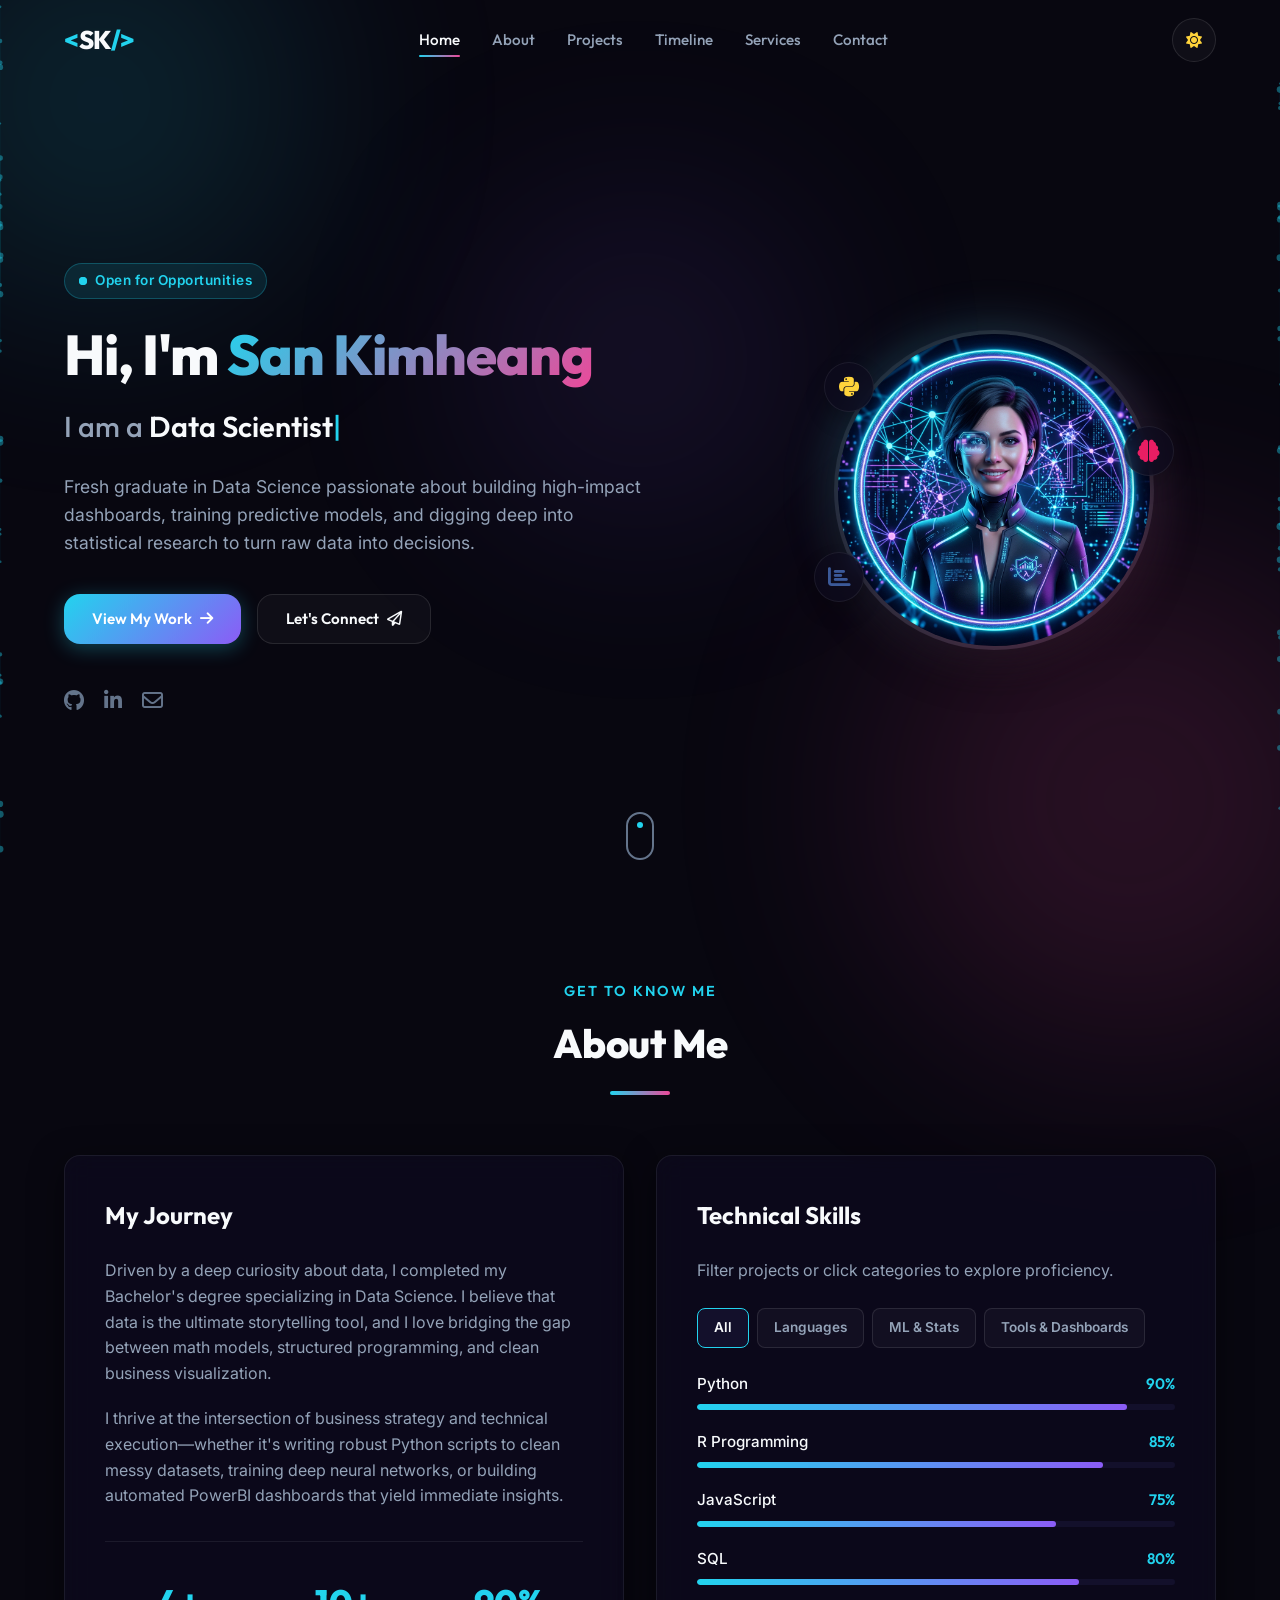
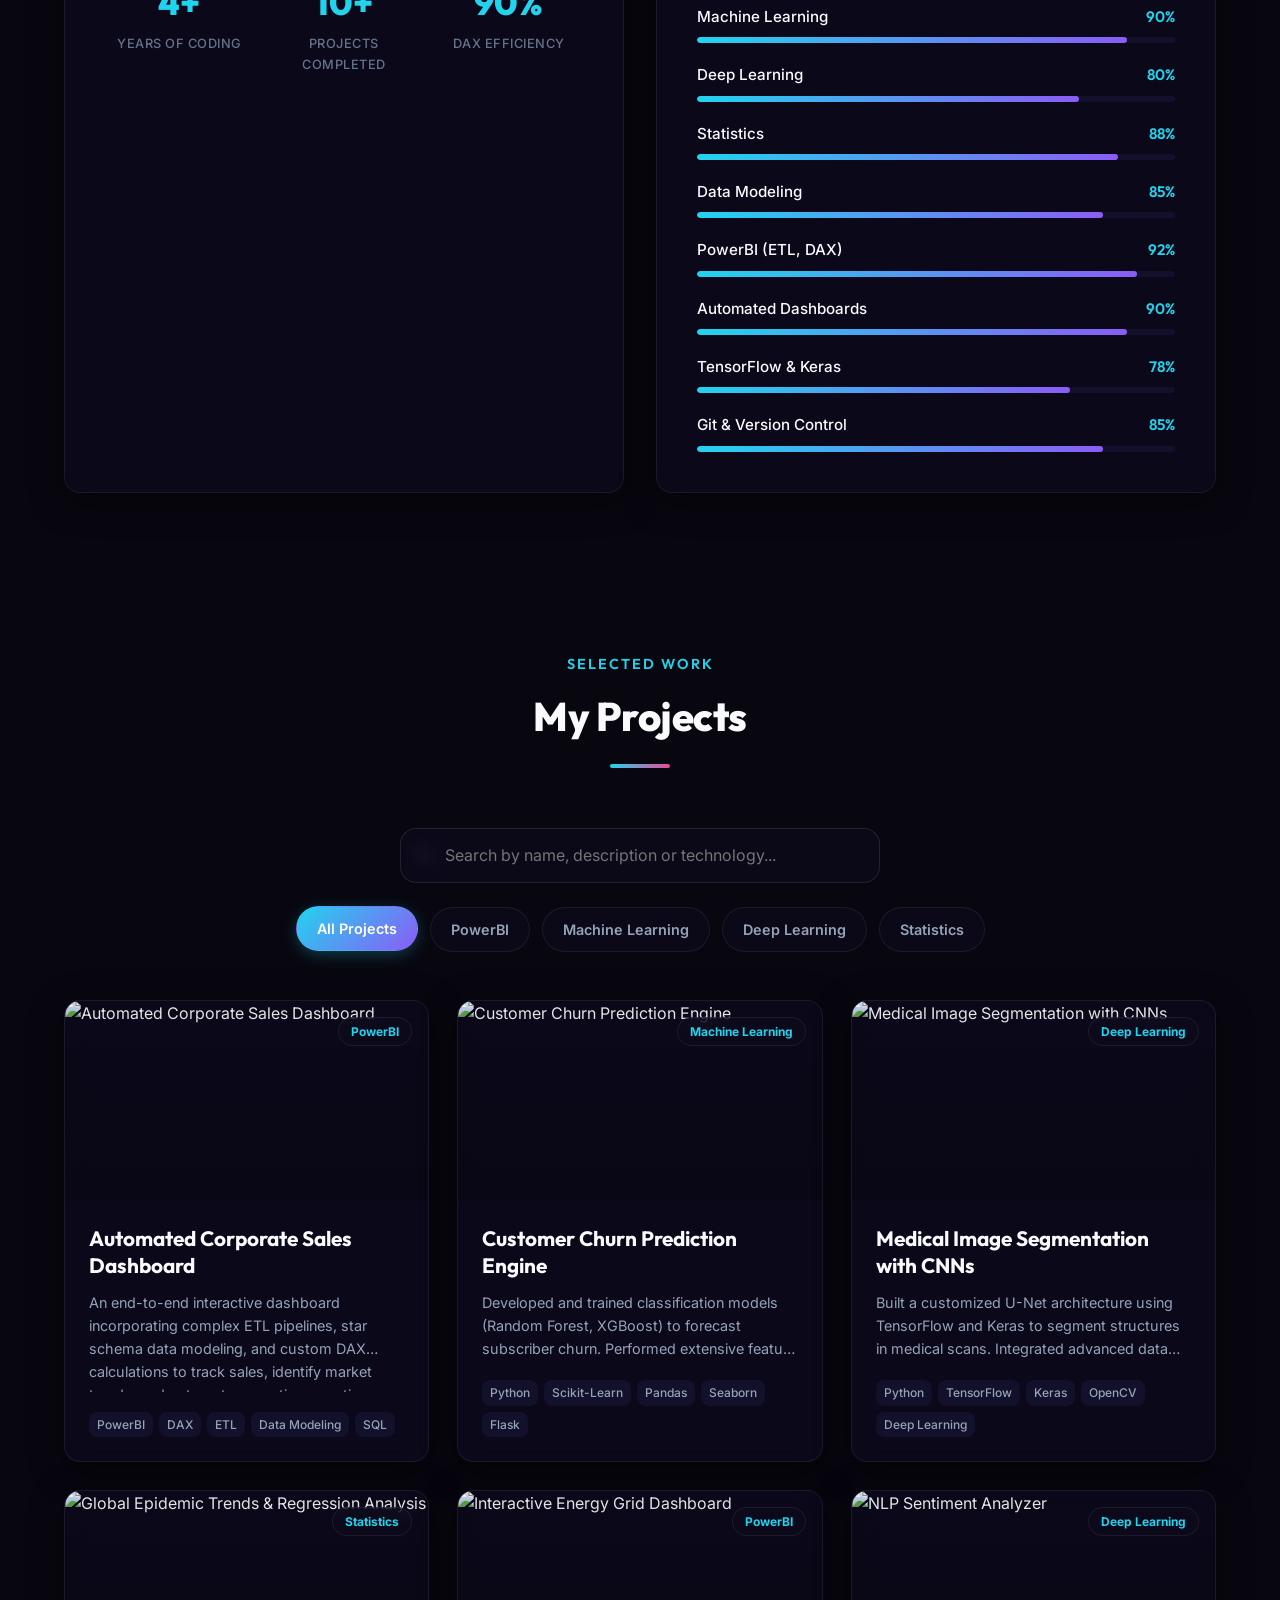
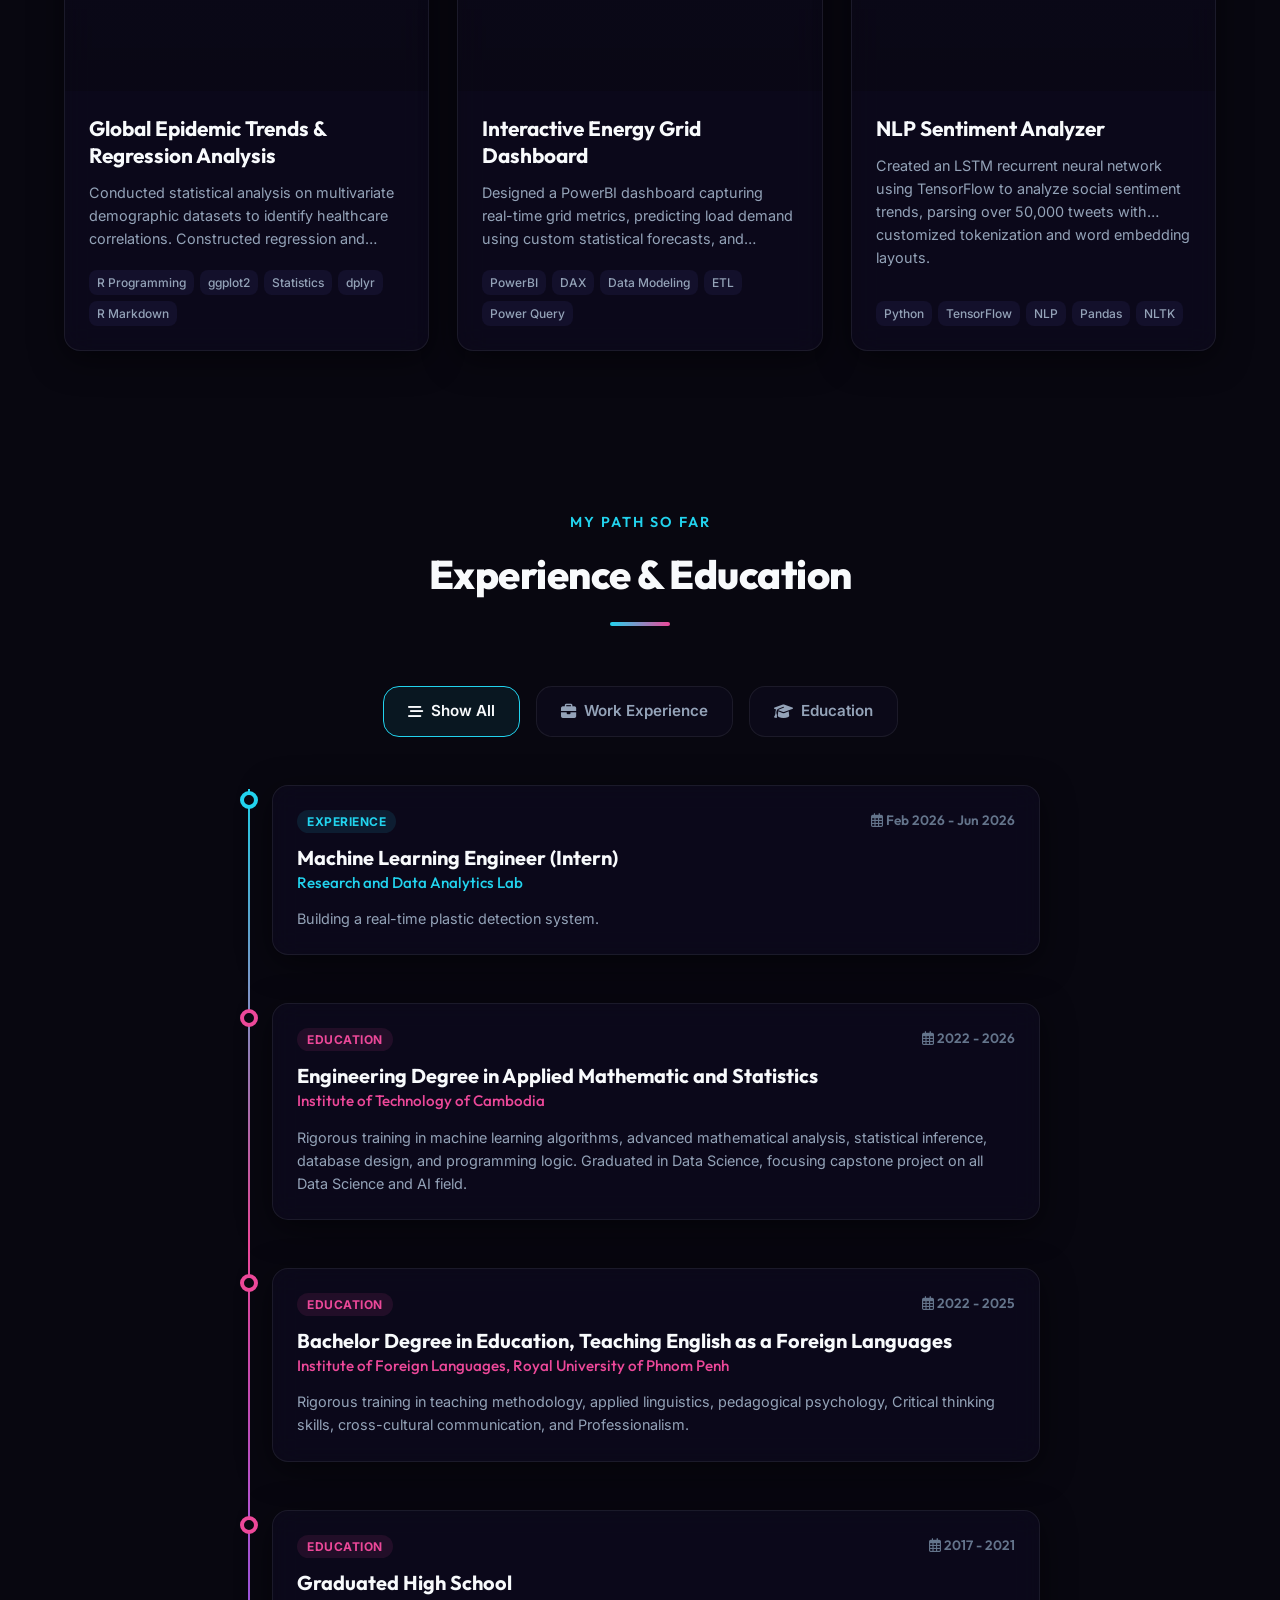
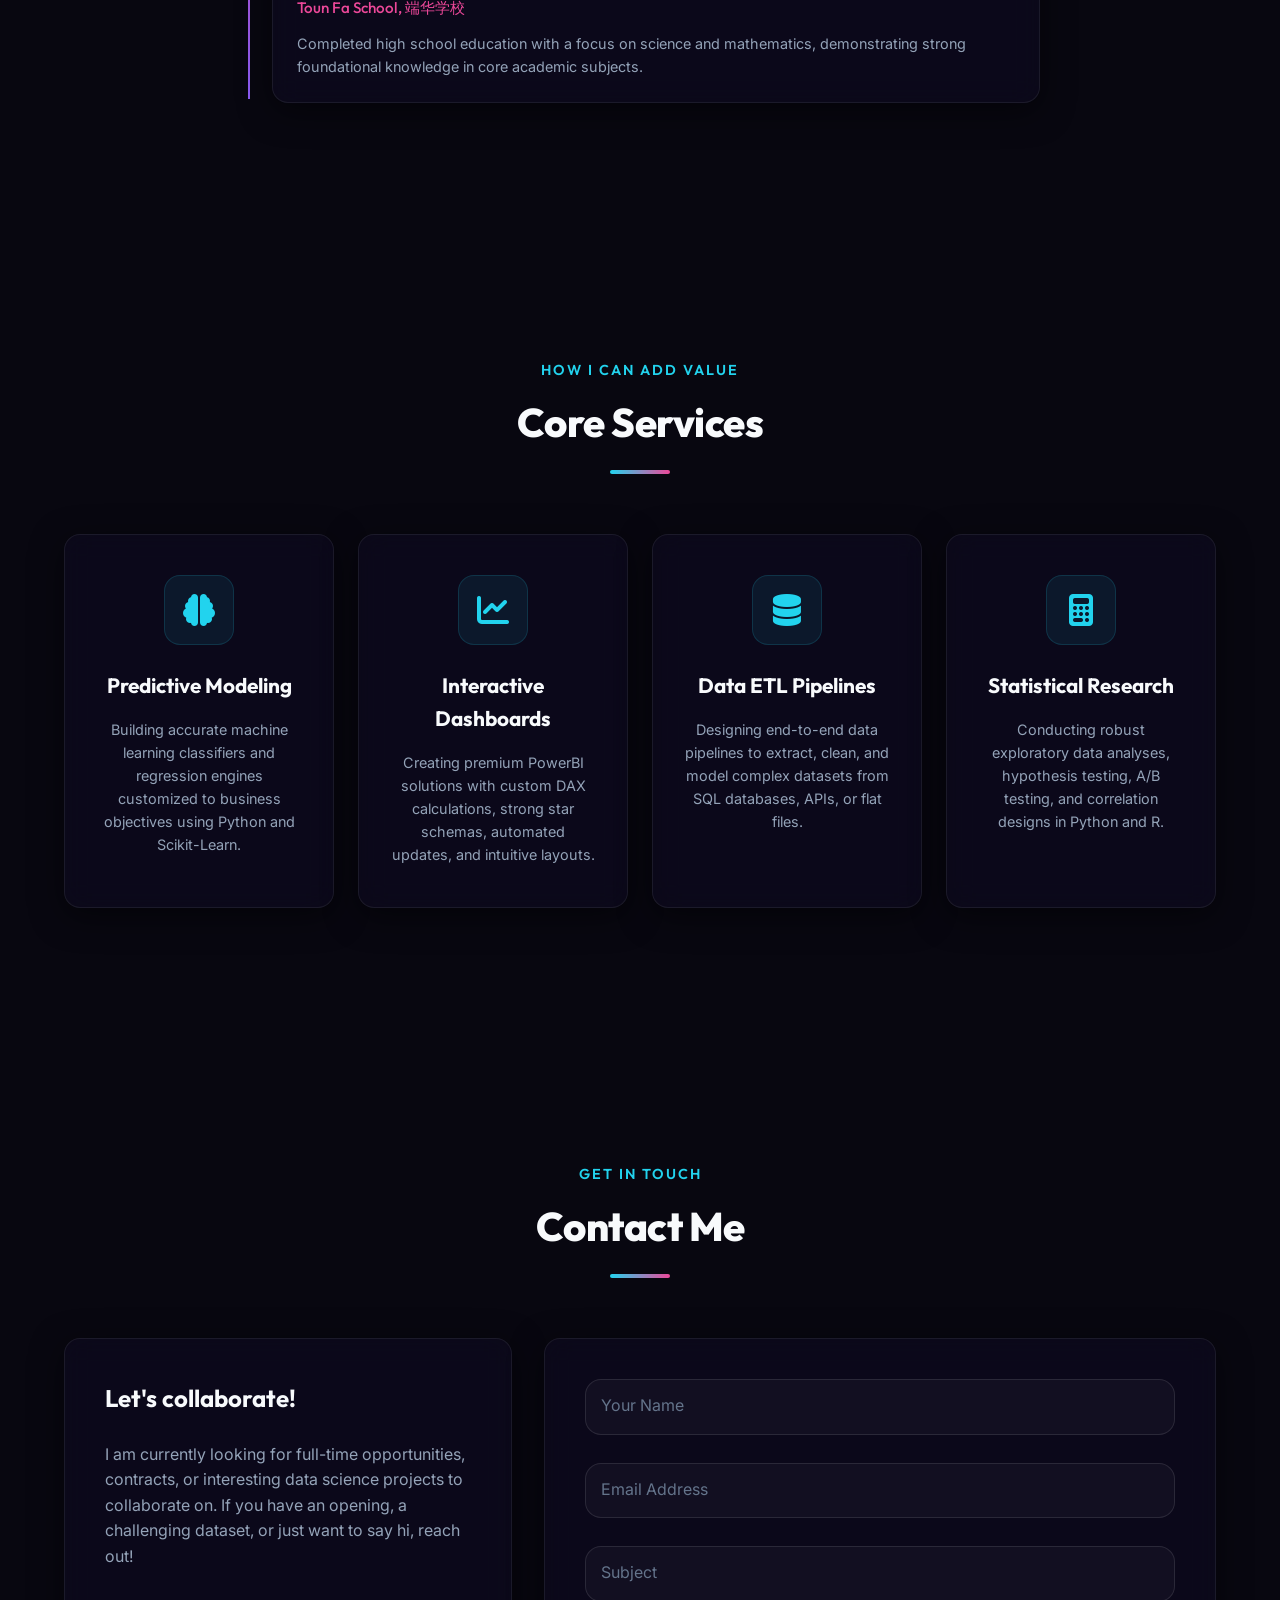
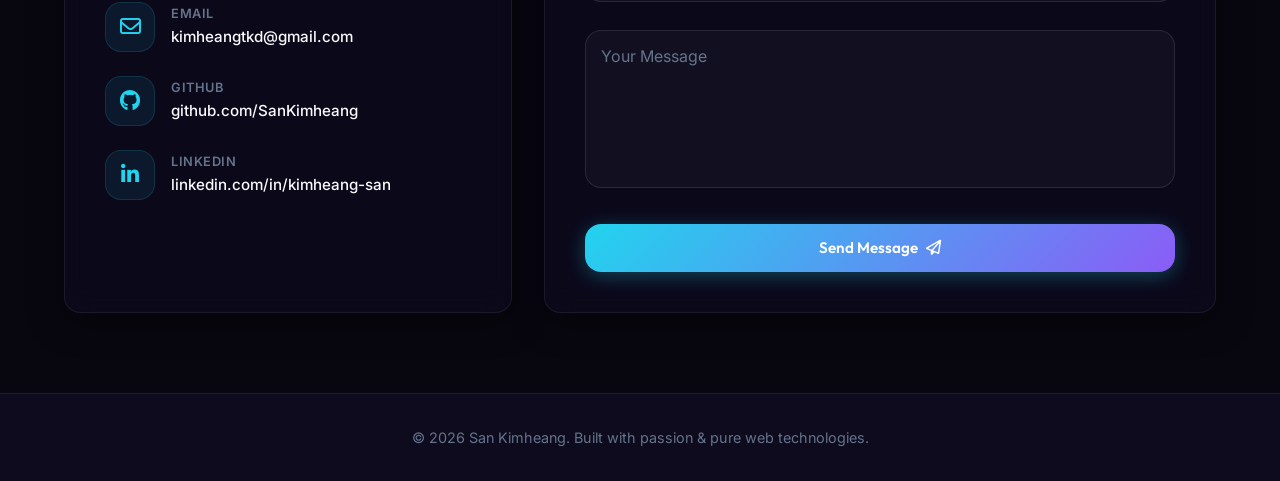
==== index.html @ 2cad634c "Initial Commit" ====
<!DOCTYPE html>
<html lang="en" data-theme="dark">
<head>
  <meta charset="UTF-8">
  <meta name="viewport" content="width=device-width, initial-scale=1.0">
  <title>San Kimheang | Data Science Portfolio</title>
  <!-- SEO Meta Tags -->
  <meta name="description" content="Personal portfolio of San Kimheang, a Fresh Graduate in Data Science. Specializing in Python, Machine Learning, PowerBI dashboards, and R Programming.">
  <meta name="keywords" content="San Kimheang, Data Science, Machine Learning, PowerBI, DAX, Python, R, Deep Learning, Portfolio">
  
  <!-- Fonts & Icons -->
  <link rel="preconnect" href="https://fonts.googleapis.com">
  <link rel="preconnect" href="https://fonts.gstatic.com" crossorigin>
  <link href="https://fonts.googleapis.com/css2?family=Inter:wght@300;400;500;600;700&family=Outfit:wght@300;400;500;600;700;800&display=swap" rel="stylesheet">
  <link rel="stylesheet" href="https://cdnjs.cloudflare.com/ajax/libs/font-awesome/6.4.0/css/all.min.css">
  
  <!-- Custom Stylesheet -->
  <link rel="stylesheet" href="styles.css">
</head>
<body>
  <!-- Custom Scroll Progress Bar -->
  <div id="scroll-progress"></div>

  <!-- Custom Trail Cursor -->
  <div class="custom-cursor-outer"></div>
  <div class="custom-cursor-inner"></div>

  <!-- Decorative Glowing Blobs -->
  <div class="glowing-blob blob-1"></div>
  <div class="glowing-blob blob-2"></div>
  <div class="glowing-blob blob-3"></div>

  <!-- Glass Header / Navbar -->
  <header>
    <div class="header-container">
      <a href="#hero" class="logo">
        <span class="logo-symbol">&lt;</span>SK<span class="logo-symbol">/&gt;</span>
      </a>
      
      <nav class="nav-menu" id="nav-menu">
        <ul>
          <li><a href="#hero" class="nav-link active">Home</a></li>
          <li><a href="#about" class="nav-link">About</a></li>
          <li><a href="#projects" class="nav-link">Projects</a></li>
          <li><a href="#experience" class="nav-link">Timeline</a></li>
          <li><a href="#services" class="nav-link">Services</a></li>
          <li><a href="#contact" class="nav-link">Contact</a></li>
        </ul>
      </nav>

      <div class="header-actions">
        <button id="theme-toggle" aria-label="Toggle Theme" class="icon-btn">
          <i class="fas fa-moon"></i>
        </button>
        <button id="mobile-menu-toggle" aria-label="Toggle Menu" class="icon-btn mobile-only">
          <i class="fas fa-bars"></i>
        </button>
      </div>
    </div>
  </header>

  <main>
    <!-- Hero Section -->
    <section id="hero" class="hero-section">
      <canvas id="particle-canvas"></canvas>
      <div class="section-container hero-container">
        <div class="hero-content">
          <div class="hero-badge">
            <span class="pulse-dot"></span> Open for Opportunities
          </div>
          <h1 class="hero-title">
            Hi, I'm <span class="highlight-text">San Kimheang</span>
          </h1>
          <h2 class="hero-subtitle">
            I am a <span id="typewriter"></span><span class="typewriter-cursor">|</span>
          </h2>
          <p class="hero-description">
            Fresh graduate in Data Science passionate about building high-impact dashboards, training predictive models, and digging deep into statistical research to turn raw data into decisions.
          </p>
          <div class="hero-actions">
            <a href="#projects" class="btn btn-primary">
              View My Work <i class="fas fa-arrow-right icon-right"></i>
            </a>
            <a href="#contact" class="btn btn-secondary">
              Let's Connect <i class="far fa-paper-plane icon-right"></i>
            </a>
          </div>
          <div class="hero-socials">
            <a href="https://github.com/SanKimheang" target="_blank" rel="noopener" aria-label="GitHub"><i class="fab fa-github"></i></a>
            <a href="https://www.linkedin.com/in/kimheang-san-8279822b6/" target="_blank" rel="noopener" aria-label="LinkedIn"><i class="fab fa-linkedin-in"></i></a>
            <a href="mailto:kimheangtkd@gmail.com" aria-label="Email"><i class="far fa-envelope"></i></a>
          </div>
        </div>
        
        <div class="hero-visual">
          <div class="avatar-wrapper">
            <div class="avatar-glow"></div>
            <!-- If we generate an avatar image, it goes here, otherwise a futuristic icon/canvas container -->
            <img src="avatar.png" alt="San Kimheang Portrait" id="profile-img" onerror="this.style.display='none'; document.getElementById('avatar-fallback').style.display='flex'">
            <div id="avatar-fallback" class="avatar-fallback" style="display:none;">
              <i class="fas fa-user-astronaut"></i>
            </div>
            <div class="floating-icon fi-1"><i class="fab fa-python"></i></div>
            <div class="floating-icon fi-2"><i class="fas fa-chart-bar"></i></div>
            <div class="floating-icon fi-3"><i class="fas fa-brain"></i></div>
          </div>
        </div>
      </div>
      <div class="scroll-down-indicator">
        <a href="#about" aria-label="Scroll Down">
          <span class="mouse-icon">
            <span class="wheel"></span>
          </span>
        </a>
      </div>
    </section>

    <!-- About Section -->
    <section id="about" class="about-section scroll-spy">
      <div class="section-container">
        <div class="section-header">
          <span class="section-subtitle">Get to Know Me</span>
          <h2 class="section-title">About Me</h2>
          <div class="section-line"></div>
        </div>
        
        <div class="about-grid">
          <div class="about-card glass-card">
            <h3>My Journey</h3>
            <p>
              Driven by a deep curiosity about data, I completed my Bachelor's degree specializing in Data Science. I believe that data is the ultimate storytelling tool, and I love bridging the gap between math models, structured programming, and clean business visualization.
            </p>
            <p>
              I thrive at the intersection of business strategy and technical execution—whether it's writing robust Python scripts to clean messy datasets, training deep neural networks, or building automated PowerBI dashboards that yield immediate insights.
            </p>
            
            <div class="stats-row">
              <div class="stat-box">
                <span class="stat-number">4+</span>
                <span class="stat-label">Years of Coding</span>
              </div>
              <div class="stat-box">
                <span class="stat-number">10+</span>
                <span class="stat-label">Projects Completed</span>
              </div>
              <div class="stat-box">
                <span class="stat-number">90%</span>
                <span class="stat-label">DAX Efficiency</span>
              </div>
            </div>
          </div>
          
          <div class="skills-card glass-card">
            <h3>Technical Skills</h3>
            <p class="skills-card-intro">Filter projects or click categories to explore proficiency.</p>
            
            <div class="skill-category-tabs">
              <button class="skill-tab active" data-category="all">All</button>
              <button class="skill-tab" data-category="languages">Languages</button>
              <button class="skill-tab" data-category="ml">ML & Stats</button>
              <button class="skill-tab" data-category="tools">Tools & Dashboards</button>
            </div>
            
            <div class="skills-list" id="skills-list">
              <!-- Dynamically populated skills -->
            </div>
          </div>
        </div>
      </div>
    </section>

    <!-- Projects Section -->
    <section id="projects" class="projects-section scroll-spy">
      <div class="section-container">
        <div class="section-header">
          <span class="section-subtitle">Selected Work</span>
          <h2 class="section-title">My Projects</h2>
          <div class="section-line"></div>
        </div>
        
        <div class="projects-controls">
          <div class="search-bar-wrapper">
            <i class="fas fa-search search-icon"></i>
            <input type="text" id="project-search" placeholder="Search by name, description or technology...">
            <button id="search-clear-btn" aria-label="Clear Search"><i class="fas fa-times"></i></button>
          </div>
          
          <div class="filter-pills" id="filter-pills">
            <button class="filter-pill active" data-filter="All">All Projects</button>
            <button class="filter-pill" data-filter="PowerBI">PowerBI</button>
            <button class="filter-pill" data-filter="Machine Learning">Machine Learning</button>
            <button class="filter-pill" data-filter="Deep Learning">Deep Learning</button>
            <button class="filter-pill" data-filter="Statistics">Statistics</button>
          </div>
        </div>
        
        <div class="projects-grid" id="projects-grid">
          <!-- Dynamically populated projects -->
        </div>
      </div>
    </section>

    <!-- Experience & Education Section -->
    <section id="experience" class="timeline-section scroll-spy">
      <div class="section-container">
        <div class="section-header">
          <span class="section-subtitle">My Path So Far</span>
          <h2 class="section-title">Experience & Education</h2>
          <div class="section-line"></div>
        </div>
        
        <div class="timeline-tabs">
          <button class="timeline-tab-btn active" data-tab="all">
            <i class="fas fa-stream"></i> Show All
          </button>
          <button class="timeline-tab-btn" data-tab="experience">
            <i class="fas fa-briefcase"></i> Work Experience
          </button>
          <button class="timeline-tab-btn" data-tab="education">
            <i class="fas fa-graduation-cap"></i> Education
          </button>
        </div>
        
        <div class="timeline-container" id="timeline-container">
          <!-- Dynamically populated timeline elements -->
        </div>
      </div>
    </section>

    <!-- Services Section -->
    <section id="services" class="services-section scroll-spy">
      <div class="section-container">
        <div class="section-header">
          <span class="section-subtitle">How I Can Add Value</span>
          <h2 class="section-title">Core Services</h2>
          <div class="section-line"></div>
        </div>
        
        <div class="services-grid" id="services-grid">
          <!-- Dynamically populated services -->
        </div>
      </div>
    </section>

    <!-- Contact Section -->
    <section id="contact" class="contact-section scroll-spy">
      <div class="section-container">
        <div class="section-header">
          <span class="section-subtitle">Get in Touch</span>
          <h2 class="section-title">Contact Me</h2>
          <div class="section-line"></div>
        </div>
        
        <div class="contact-grid">
          <div class="contact-info-card glass-card">
            <h3>Let's collaborate!</h3>
            <p>
              I am currently looking for full-time opportunities, contracts, or interesting data science projects to collaborate on. If you have an opening, a challenging dataset, or just want to say hi, reach out!
            </p>
            
            <div class="contact-methods">
              <div class="contact-method-item">
                <div class="method-icon"><i class="far fa-envelope"></i></div>
                <div class="method-details">
                  <span class="method-title">Email</span>
                  <a href="mailto:kimheangtkd@gmail.com" class="method-value">kimheangtkd@gmail.com</a>
                </div>
              </div>
              <div class="contact-method-item">
                <div class="method-icon"><i class="fab fa-github"></i></div>
                <div class="method-details">
                  <span class="method-title">GitHub</span>
                  <a href="https://github.com/SanKimheang" target="_blank" rel="noopener" class="method-value">github.com/SanKimheang</a>
                </div>
              </div>
              <div class="contact-method-item">
                <div class="method-icon"><i class="fab fa-linkedin-in"></i></div>
                <div class="method-details">
                  <span class="method-title">LinkedIn</span>
                  <a href="https://www.linkedin.com/in/kimheang-san-8279822b6/" target="_blank" rel="noopener" class="method-value">linkedin.com/in/kimheang-san</a>
                </div>
              </div>
            </div>
          </div>
          
          <div class="contact-form-card glass-card">
            <form id="contact-form" novalidate>
              <div class="form-group">
                <input type="text" id="contact-name" name="name" required placeholder=" ">
                <label for="contact-name">Your Name</label>
                <span class="error-msg">Name is required</span>
              </div>
              
              <div class="form-group">
                <input type="email" id="contact-email" name="email" required placeholder=" ">
                <label for="contact-email">Email Address</label>
                <span class="error-msg">Please enter a valid email</span>
              </div>
              
              <div class="form-group">
                <input type="text" id="contact-subject" name="subject" required placeholder=" ">
                <label for="contact-subject">Subject</label>
                <span class="error-msg">Subject is required</span>
              </div>
              
              <div class="form-group">
                <textarea id="contact-message" name="message" rows="5" required placeholder=" "></textarea>
                <label for="contact-message">Your Message</label>
                <span class="error-msg">Message is required</span>
              </div>
              
              <button type="submit" class="btn btn-primary btn-block" id="form-submit-btn">
                Send Message <i class="far fa-paper-plane icon-right"></i>
              </button>
            </form>
          </div>
        </div>
      </div>
    </section>
  </main>

  <!-- Project Details Modal -->
  <div class="modal" id="project-modal" aria-hidden="true" role="dialog">
    <div class="modal-backdrop"></div>
    <div class="modal-content glass-card">
      <button class="modal-close-btn" aria-label="Close Modal"><i class="fas fa-times"></i></button>
      <div class="modal-body">
        <div class="modal-image-wrapper">
          <img src="" alt="" id="modal-project-img">
        </div>
        <div class="modal-text-content">
          <span class="modal-project-category" id="modal-project-category">PowerBI</span>
          <h3 class="modal-project-title" id="modal-project-title">Project Title</h3>
          <p class="modal-project-description" id="modal-project-desc">Detailed project description goes here...</p>
          
          <div class="modal-tech-stack">
            <h4>Technologies Used:</h4>
            <div class="modal-tags" id="modal-project-tags">
              <!-- Dynamically populated -->
            </div>
          </div>
          
          <div class="modal-actions">
            <a href="#" target="_blank" rel="noopener" class="btn btn-primary" id="modal-live-link">
              Live Demo <i class="fas fa-external-link-alt icon-right"></i>
            </a>
            <a href="#" target="_blank" rel="noopener" class="btn btn-secondary" id="modal-github-link">
              GitHub Code <i class="fab fa-github icon-right"></i>
            </a>
          </div>
        </div>
      </div>
    </div>
  </div>

  <!-- Custom Toast Notification Container -->
  <div class="toast-container" id="toast-container"></div>

  <!-- Back to Top Button -->
  <button id="back-to-top" aria-label="Back to Top"><i class="fas fa-arrow-up"></i></button>

  <!-- Footer -->
  <footer>
    <div class="footer-container">
      <p>&copy; 2026 San Kimheang. Built with passion & pure web technologies.</p>
    </div>
  </footer>

  <!-- Scripts -->
  <script src="portfolio-data.js"></script>
  <script src="script.js"></script>
</body>
</html>
---- styles.css ----
/* ==========================================================================
   DESIGN SYSTEM & VARIABLES
   ========================================================================== */
:root {
  /* Fonts */
  --font-heading: 'Outfit', 'Inter', system-ui, -apple-system, sans-serif;
  --font-body: 'Inter', system-ui, -apple-system, sans-serif;

  /* Transitions */
  --transition-fast: 0.2s cubic-bezier(0.4, 0, 0.2, 1);
  --transition-normal: 0.3s cubic-bezier(0.4, 0, 0.2, 1);
  --transition-slow: 0.6s cubic-bezier(0.4, 0, 0.2, 1);

  /* Border Radii */
  --radius-sm: 8px;
  --radius-md: 16px;
  --radius-lg: 24px;
  --radius-full: 9999px;

  /* Theme Defaults (Dark Theme) */
  --bg-primary: #080710;
  --bg-secondary: #0d0b1d;
  --bg-tertiary: #13102b;
  --text-primary: #f8fafc;
  --text-secondary: #94a3b8;
  --text-muted: #64748b;
  
  --accent-primary: #22d3ee; /* Neon Cyan */
  --accent-primary-rgb: 34, 211, 238;
  --accent-secondary: #ec4899; /* Neon Pink/Magenta */
  --accent-secondary-rgb: 236, 72, 153;
  --accent-tertiary: #8b5cf6; /* Cyber Violet */
  
  --glass-bg: rgba(13, 11, 29, 0.7);
  --glass-border: rgba(255, 255, 255, 0.07);
  --glass-border-hover: rgba(255, 255, 255, 0.15);
  --glass-shadow: rgba(0, 0, 0, 0.5);
  
  --input-bg: rgba(255, 255, 255, 0.03);
  --input-border: rgba(255, 255, 255, 0.1);
  
  --blob-opacity: 0.15;
}

[data-theme="light"] {
  /* Light Theme Overrides */
  --bg-primary: #f8fafc;
  --bg-secondary: #f1f5f9;
  --bg-tertiary: #e2e8f0;
  --text-primary: #0f172a;
  --text-secondary: #475569;
  --text-muted: #64748b;
  
  --accent-primary: #0284c7; /* Classic Sky Blue */
  --accent-primary-rgb: 2, 132, 199;
  --accent-secondary: #db2777; /* Deep Pink */
  --accent-secondary-rgb: 219, 39, 119;
  --accent-tertiary: #7c3aed; /* Violet */
  
  --glass-bg: rgba(255, 255, 255, 0.75);
  --glass-border: rgba(0, 0, 0, 0.08);
  --glass-border-hover: rgba(0, 0, 0, 0.15);
  --glass-shadow: rgba(15, 23, 42, 0.06);
  
  --input-bg: rgba(0, 0, 0, 0.02);
  --input-border: rgba(0, 0, 0, 0.1);
  
  --blob-opacity: 0.08;
}

/* ==========================================================================
   RESET & BASE STYLES
   ========================================================================== */
*, *::before, *::after {
  box-sizing: border-box;
  margin: 0;
  padding: 0;
}

html {
  scroll-behavior: smooth;
  font-size: 16px;
  -webkit-text-size-adjust: 100%;
}

body {
  font-family: var(--font-body);
  background-color: var(--bg-primary);
  color: var(--text-primary);
  line-height: 1.6;
  overflow-x: hidden;
  transition: background-color var(--transition-normal), color var(--transition-normal);
}

a {
  color: inherit;
  text-decoration: none;
  transition: color var(--transition-fast);
}

button, input, textarea, select {
  font: inherit;
  color: inherit;
  background: none;
  border: none;
  outline: none;
}

button {
  cursor: pointer;
}

ul {
  list-style: none;
}

img {
  max-width: 100%;
  height: auto;
  display: block;
}

/* Scroll Progress Bar */
#scroll-progress {
  position: fixed;
  top: 0;
  left: 0;
  width: 0%;
  height: 4px;
  background: linear-gradient(to right, var(--accent-primary), var(--accent-secondary));
  z-index: 1000;
  transition: width 0.1s ease-out;
}

/* Custom Scrollbar */
::-webkit-scrollbar {
  width: 10px;
}

::-webkit-scrollbar-track {
  background: var(--bg-primary);
}

::-webkit-scrollbar-thumb {
  background: var(--bg-tertiary);
  border-radius: var(--radius-full);
  border: 2px solid var(--bg-primary);
  transition: background var(--transition-fast);
}

::-webkit-scrollbar-thumb:hover {
  background: var(--text-muted);
}

/* ==========================================================================
   LAYOUT CONTAINERS
   ========================================================================== */
.section-container {
  width: 100%;
  max-width: 1200px;
  margin: 0 auto;
  padding: 80px 24px;
  position: relative;
  z-index: 2;
}

section {
  position: relative;
  min-height: 100vh;
  display: flex;
  align-items: center;
  overflow: hidden;
}

/* Decorative Background Elements */
.glowing-blob {
  position: fixed;
  border-radius: var(--radius-full);
  filter: blur(120px);
  z-index: 1;
  pointer-events: none;
  opacity: var(--blob-opacity);
  transition: opacity var(--transition-normal);
}

.blob-1 {
  width: 400px;
  height: 400px;
  background: var(--accent-primary);
  top: -100px;
  left: -100px;
  animation: float-blob-1 25s infinite alternate;
}

.blob-2 {
  width: 500px;
  height: 500px;
  background: var(--accent-secondary);
  bottom: -150px;
  right: -100px;
  animation: float-blob-2 30s infinite alternate;
}

.blob-3 {
  width: 300px;
  height: 300px;
  background: var(--accent-tertiary);
  top: 40%;
  left: 50%;
  transform: translate(-50%, -50%);
  animation: float-blob-3 20s infinite alternate;
}

/* ==========================================================================
   GLASSMORPHISM UTILITIES
   ========================================================================== */
.glass-card {
  background: var(--glass-bg);
  backdrop-filter: blur(16px) saturate(180%);
  -webkit-backdrop-filter: blur(16px) saturate(180%);
  border: 1px solid var(--glass-border);
  box-shadow: 0 8px 32px 0 var(--glass-shadow);
  border-radius: var(--radius-md);
  transition: border var(--transition-normal), background var(--transition-normal), box-shadow var(--transition-normal), transform var(--transition-normal);
}

.glass-card:hover {
  border-color: var(--glass-border-hover);
  box-shadow: 0 12px 40px 0 rgba(0, 0, 0, 0.6);
}

/* ==========================================================================
   BUTTONS
   ========================================================================== */
.btn {
  display: inline-flex;
  align-items: center;
  justify-content: center;
  padding: 12px 28px;
  font-family: var(--font-heading);
  font-weight: 600;
  border-radius: var(--radius-md);
  transition: transform var(--transition-fast), box-shadow var(--transition-fast), background var(--transition-normal);
  font-size: 0.95rem;
}

.btn:active {
  transform: scale(0.97);
}

.btn-primary {
  background: linear-gradient(135deg, var(--accent-primary), var(--accent-tertiary));
  color: #fff;
  box-shadow: 0 4px 20px rgba(var(--accent-primary-rgb), 0.3);
}

.btn-primary:hover {
  background: linear-gradient(135deg, var(--accent-primary), var(--accent-secondary));
  box-shadow: 0 6px 24px rgba(var(--accent-primary-rgb), 0.5);
  transform: translateY(-2px);
}

.btn-secondary {
  background: var(--input-bg);
  border: 1px solid var(--input-border);
  color: var(--text-primary);
}

.btn-secondary:hover {
  background: rgba(var(--accent-primary-rgb), 0.08);
  border-color: var(--accent-primary);
  transform: translateY(-2px);
}

.btn-block {
  width: 100%;
}

.icon-btn {
  width: 44px;
  height: 44px;
  border-radius: var(--radius-full);
  display: flex;
  align-items: center;
  justify-content: center;
  background: var(--input-bg);
  border: 1px solid var(--input-border);
  transition: border-color var(--transition-fast), background var(--transition-fast), color var(--transition-fast);
}

.icon-btn:hover {
  border-color: var(--accent-primary);
  color: var(--accent-primary);
  background: rgba(var(--accent-primary-rgb), 0.1);
}

.icon-right {
  margin-left: 8px;
  transition: transform var(--transition-fast);
}

.btn:hover .icon-right {
  transform: translateX(4px);
}

/* ==========================================================================
   NAVIGATION HEADER
   ========================================================================== */
header {
  position: fixed;
  top: 0;
  left: 0;
  width: 100%;
  height: 80px;
  z-index: 100;
  transition: background var(--transition-normal), height var(--transition-normal), box-shadow var(--transition-normal);
  display: flex;
  align-items: center;
}

header.scrolled {
  height: 70px;
  background: var(--glass-bg);
  backdrop-filter: blur(16px);
  -webkit-backdrop-filter: blur(16px);
  box-shadow: 0 4px 30px var(--glass-shadow);
  border-bottom: 1px solid var(--glass-border);
}

.header-container {
  width: 100%;
  max-width: 1200px;
  margin: 0 auto;
  padding: 0 24px;
  display: flex;
  justify-content: space-between;
  align-items: center;
}

.logo {
  font-family: var(--font-heading);
  font-weight: 800;
  font-size: 1.6rem;
  letter-spacing: -0.5px;
  display: flex;
  align-items: center;
}

.logo-symbol {
  color: var(--accent-primary);
  transition: color var(--transition-fast);
}

.logo:hover .logo-symbol {
  color: var(--accent-secondary);
}

.nav-menu ul {
  display: flex;
  gap: 32px;
}

.nav-link {
  font-family: var(--font-heading);
  font-weight: 500;
  font-size: 0.95rem;
  color: var(--text-secondary);
  position: relative;
  padding: 8px 0;
}

.nav-link:hover {
  color: var(--text-primary);
}

.nav-link::after {
  content: '';
  position: absolute;
  bottom: 0;
  left: 0;
  width: 0%;
  height: 2px;
  background: linear-gradient(to right, var(--accent-primary), var(--accent-secondary));
  transition: width var(--transition-normal);
  border-radius: var(--radius-full);
}

.nav-link:hover::after,
.nav-link.active::after {
  width: 100%;
}

.nav-link.active {
  color: var(--text-primary);
}

.header-actions {
  display: flex;
  gap: 12px;
  align-items: center;
}

.mobile-only {
  display: none;
}

/* ==========================================================================
   HERO SECTION
   ========================================================================== */
.hero-section {
  position: relative;
  background-color: transparent;
  padding-top: 80px;
}

#particle-canvas {
  position: absolute;
  top: 0;
  left: 0;
  width: 100%;
  height: 100%;
  z-index: 1;
  pointer-events: none;
}

.hero-container {
  display: grid;
  grid-template-columns: 1.2fr 0.8fr;
  gap: 40px;
  align-items: center;
  z-index: 2;
}

.hero-content {
  display: flex;
  flex-direction: column;
  align-items: flex-start;
}

.hero-badge {
  background: rgba(var(--accent-primary-rgb), 0.1);
  border: 1px solid rgba(var(--accent-primary-rgb), 0.25);
  color: var(--accent-primary);
  padding: 6px 14px;
  border-radius: var(--radius-full);
  font-size: 0.85rem;
  font-weight: 600;
  margin-bottom: 24px;
  display: inline-flex;
  align-items: center;
  gap: 8px;
  letter-spacing: 0.5px;
}

.pulse-dot {
  width: 8px;
  height: 8px;
  border-radius: var(--radius-full);
  background-color: var(--accent-primary);
  position: relative;
}

.pulse-dot::after {
  content: '';
  position: absolute;
  top: 0;
  left: 0;
  width: 100%;
  height: 100%;
  border-radius: var(--radius-full);
  background-color: var(--accent-primary);
  animation: pulse 1.5s infinite;
}

.hero-title {
  font-family: var(--font-heading);
  font-size: 3.5rem;
  font-weight: 800;
  line-height: 1.15;
  margin-bottom: 16px;
  letter-spacing: -1px;
}

.highlight-text {
  background: linear-gradient(135deg, var(--accent-primary), var(--accent-secondary));
  -webkit-background-clip: text;
  -webkit-text-fill-color: transparent;
}

.hero-subtitle {
  font-family: var(--font-heading);
  font-size: 1.8rem;
  font-weight: 500;
  color: var(--text-secondary);
  margin-bottom: 24px;
}

#typewriter {
  color: var(--text-primary);
  font-weight: 600;
}

.typewriter-cursor {
  animation: blink-caret 0.75s step-end infinite;
  color: var(--accent-primary);
}

.hero-description {
  font-size: 1.1rem;
  color: var(--text-secondary);
  margin-bottom: 36px;
  max-width: 580px;
}

.hero-actions {
  display: flex;
  gap: 16px;
  margin-bottom: 40px;
}

.hero-socials {
  display: flex;
  gap: 20px;
}

.hero-socials a {
  font-size: 1.3rem;
  color: var(--text-muted);
}

.hero-socials a:hover {
  color: var(--accent-primary);
  transform: translateY(-3px);
}

.hero-visual {
  display: flex;
  justify-content: center;
  position: relative;
}

.avatar-wrapper {
  position: relative;
  width: 320px;
  height: 320px;
}

.avatar-glow {
  position: absolute;
  top: 0;
  left: 0;
  width: 100%;
  height: 100%;
  border-radius: var(--radius-full);
  background: linear-gradient(135deg, rgba(var(--accent-primary-rgb), 0.3), rgba(var(--accent-secondary-rgb), 0.3));
  filter: blur(24px);
  animation: rotate-glow 10s linear infinite;
  z-index: 1;
}

.avatar-wrapper img {
  width: 100%;
  height: 100%;
  object-fit: cover;
  border-radius: var(--radius-full);
  border: 4px solid var(--glass-border);
  position: relative;
  z-index: 2;
  box-shadow: 0 20px 40px rgba(0, 0, 0, 0.4);
}

.avatar-fallback {
  width: 100%;
  height: 100%;
  border-radius: var(--radius-full);
  border: 4px solid var(--glass-border);
  background: linear-gradient(135deg, var(--bg-secondary), var(--bg-tertiary));
  display: flex;
  align-items: center;
  justify-content: center;
  position: relative;
  z-index: 2;
  box-shadow: 0 20px 40px rgba(0, 0, 0, 0.4);
}

.avatar-fallback i {
  font-size: 6rem;
  background: linear-gradient(135deg, var(--accent-primary), var(--accent-secondary));
  -webkit-background-clip: text;
  -webkit-text-fill-color: transparent;
}

.floating-icon {
  position: absolute;
  width: 50px;
  height: 50px;
  border-radius: var(--radius-full);
  background: var(--glass-bg);
  backdrop-filter: blur(8px);
  border: 1px solid var(--glass-border);
  display: flex;
  align-items: center;
  justify-content: center;
  font-size: 1.4rem;
  box-shadow: 0 10px 20px rgba(0, 0, 0, 0.2);
  z-index: 3;
}

.fi-1 {
  top: 10%;
  left: -10px;
  color: #ffd43b; /* Python Yellow */
  animation: float-icon 4s ease-in-out infinite alternate;
}

.fi-2 {
  bottom: 15%;
  left: -20px;
  color: #3b5998; /* Blue */
  animation: float-icon 5s ease-in-out infinite alternate-reverse;
}

.fi-3 {
  top: 30%;
  right: -20px;
  color: #e91e63; /* Deep Pink */
  animation: float-icon 6s ease-in-out infinite alternate 1s;
}

.scroll-down-indicator {
  position: absolute;
  bottom: 40px;
  left: 50%;
  transform: translateX(-50%);
  z-index: 2;
}

.mouse-icon {
  width: 28px;
  height: 48px;
  border: 2px solid var(--text-muted);
  border-radius: 14px;
  display: block;
  position: relative;
}

.mouse-icon:hover {
  border-color: var(--accent-primary);
}

.wheel {
  width: 6px;
  height: 6px;
  background-color: var(--accent-primary);
  border-radius: var(--radius-full);
  position: absolute;
  top: 8px;
  left: 50%;
  transform: translateX(-50%);
  animation: scroll-wheel 1.6s ease-in-out infinite;
}

/* ==========================================================================
   SECTION HEADERS
   ========================================================================== */
.section-header {
  text-align: center;
  margin-bottom: 60px;
  display: flex;
  flex-direction: column;
  align-items: center;
}

.section-subtitle {
  font-family: var(--font-heading);
  color: var(--accent-primary);
  font-weight: 600;
  font-size: 0.9rem;
  text-transform: uppercase;
  letter-spacing: 2px;
  margin-bottom: 8px;
}

.section-title {
  font-family: var(--font-heading);
  font-size: 2.5rem;
  font-weight: 800;
  letter-spacing: -0.5px;
}

.section-line {
  width: 60px;
  height: 4px;
  background: linear-gradient(to right, var(--accent-primary), var(--accent-secondary));
  border-radius: var(--radius-full);
  margin-top: 16px;
}

/* ==========================================================================
   ABOUT SECTION
   ========================================================================== */
.about-grid {
  display: grid;
  grid-template-columns: 1fr 1fr;
  gap: 32px;
}

.about-card, .skills-card {
  padding: 40px;
}

.about-card h3, .skills-card h3 {
  font-family: var(--font-heading);
  font-size: 1.5rem;
  font-weight: 700;
  margin-bottom: 24px;
}

.about-card p {
  color: var(--text-secondary);
  margin-bottom: 20px;
}

.stats-row {
  display: grid;
  grid-template-columns: repeat(3, 1fr);
  gap: 16px;
  margin-top: 32px;
  padding-top: 32px;
  border-top: 1px solid var(--glass-border);
}

.stat-box {
  text-align: center;
  display: flex;
  flex-direction: column;
}

.stat-number {
  font-family: var(--font-heading);
  font-size: 2.2rem;
  font-weight: 800;
  color: var(--accent-primary);
}

.stat-label {
  font-size: 0.8rem;
  color: var(--text-muted);
  font-weight: 500;
  text-transform: uppercase;
  letter-spacing: 0.5px;
  margin-top: 4px;
}

.skills-card-intro {
  color: var(--text-secondary);
  margin-bottom: 24px;
}

.skill-category-tabs {
  display: flex;
  flex-wrap: wrap;
  gap: 8px;
  margin-bottom: 24px;
}

.skill-tab {
  padding: 8px 16px;
  font-size: 0.85rem;
  font-weight: 600;
  border-radius: var(--radius-sm);
  background: var(--input-bg);
  border: 1px solid var(--input-border);
  color: var(--text-secondary);
  transition: all var(--transition-fast);
}

.skill-tab:hover,
.skill-tab.active {
  color: var(--text-primary);
  background: var(--bg-tertiary);
  border-color: var(--accent-primary);
}

.skills-list {
  display: grid;
  grid-template-columns: 1fr;
  gap: 20px;
}

.skill-bar-wrapper {
  display: flex;
  flex-direction: column;
  transition: opacity var(--transition-normal);
}

.skill-info {
  display: flex;
  justify-content: space-between;
  margin-bottom: 8px;
  font-weight: 500;
  font-size: 0.95rem;
}

.skill-name {
  color: var(--text-primary);
}

.skill-pct {
  color: var(--accent-primary);
  font-family: var(--font-heading);
  font-weight: 600;
}

.skill-track {
  height: 6px;
  background: var(--bg-tertiary);
  border-radius: var(--radius-full);
  overflow: hidden;
  position: relative;
}

.skill-fill {
  position: absolute;
  top: 0;
  left: 0;
  height: 100%;
  width: 0%;
  background: linear-gradient(to right, var(--accent-primary), var(--accent-tertiary));
  border-radius: var(--radius-full);
  transition: width 1.5s cubic-bezier(0.1, 0.8, 0.3, 1);
}

/* ==========================================================================
   PROJECTS SECTION
   ========================================================================== */
.projects-controls {
  display: flex;
  flex-direction: column;
  align-items: center;
  gap: 24px;
  margin-bottom: 48px;
}

.search-bar-wrapper {
  position: relative;
  width: 100%;
  max-width: 480px;
}

.search-icon {
  position: absolute;
  left: 16px;
  top: 50%;
  transform: translateY(-50%);
  color: var(--text-muted);
}

#project-search {
  width: 100%;
  padding: 14px 48px 14px 44px;
  background: var(--glass-bg);
  border: 1px solid var(--input-border);
  border-radius: var(--radius-md);
  color: var(--text-primary);
  backdrop-filter: blur(8px);
  transition: border-color var(--transition-fast), box-shadow var(--transition-fast);
}

#project-search:focus {
  border-color: var(--accent-primary);
  box-shadow: 0 0 0 3px rgba(var(--accent-primary-rgb), 0.15);
}

#search-clear-btn {
  position: absolute;
  right: 16px;
  top: 50%;
  transform: translateY(-50%);
  color: var(--text-muted);
  display: none;
  font-size: 1rem;
}

#search-clear-btn:hover {
  color: var(--text-primary);
}

.filter-pills {
  display: flex;
  flex-wrap: wrap;
  justify-content: center;
  gap: 12px;
}

.filter-pill {
  padding: 10px 20px;
  font-size: 0.9rem;
  font-weight: 600;
  border-radius: var(--radius-full);
  background: var(--glass-bg);
  border: 1px solid var(--glass-border);
  color: var(--text-secondary);
  transition: all var(--transition-fast);
}

.filter-pill:hover,
.filter-pill.active {
  color: #fff;
  background: linear-gradient(135deg, var(--accent-primary), var(--accent-tertiary));
  border-color: transparent;
  box-shadow: 0 4px 15px rgba(var(--accent-primary-rgb), 0.25);
  transform: translateY(-1px);
}

.projects-grid {
  display: grid;
  grid-template-columns: repeat(auto-fill, minmax(340px, 1fr));
  gap: 28px;
}

.project-card {
  display: flex;
  flex-direction: column;
  overflow: hidden;
  height: 100%;
  cursor: pointer;
  position: relative;
}

.project-image-wrapper {
  height: 200px;
  overflow: hidden;
  position: relative;
}

.project-image-wrapper img {
  width: 100%;
  height: 100%;
  object-fit: cover;
  transition: transform var(--transition-slow);
}

.project-card:hover .project-image-wrapper img {
  transform: scale(1.08);
}

.project-image-overlay {
  position: absolute;
  top: 0;
  left: 0;
  width: 100%;
  height: 100%;
  background: linear-gradient(to top, rgba(8, 7, 16, 0.8) 10%, rgba(8, 7, 16, 0.1));
  opacity: 0.6;
  transition: opacity var(--transition-normal);
}

.project-card:hover .project-image-overlay {
  opacity: 0.8;
}

.project-category {
  position: absolute;
  top: 16px;
  right: 16px;
  background: var(--glass-bg);
  border: 1px solid var(--glass-border);
  color: var(--accent-primary);
  font-size: 0.75rem;
  font-weight: 700;
  padding: 4px 12px;
  border-radius: var(--radius-full);
  backdrop-filter: blur(8px);
  z-index: 2;
}

.project-info {
  padding: 24px;
  display: flex;
  flex-direction: column;
  flex-grow: 1;
}

.project-info h3 {
  font-family: var(--font-heading);
  font-size: 1.3rem;
  font-weight: 700;
  margin-bottom: 12px;
  line-height: 1.3;
}

.project-card:hover .project-info h3 {
  color: var(--accent-primary);
}

.project-info p {
  color: var(--text-secondary);
  font-size: 0.9rem;
  margin-bottom: 20px;
  flex-grow: 1;
  display: -webkit-box;
  -webkit-line-clamp: 3;
  -webkit-box-orient: vertical;
  overflow: hidden;
}

.project-tags {
  display: flex;
  flex-wrap: wrap;
  gap: 6px;
  margin-top: auto;
}

.project-tag {
  background: var(--bg-tertiary);
  color: var(--text-secondary);
  font-size: 0.75rem;
  font-weight: 500;
  padding: 3px 8px;
  border-radius: var(--radius-sm);
}

/* ==========================================================================
   EXPERIENCE & EDUCATION TIMELINE
   ========================================================================== */
.timeline-tabs {
  display: flex;
  justify-content: center;
  gap: 16px;
  margin-bottom: 48px;
}

.timeline-tab-btn {
  padding: 12px 24px;
  font-size: 0.95rem;
  font-weight: 600;
  border-radius: var(--radius-md);
  background: var(--glass-bg);
  border: 1px solid var(--glass-border);
  color: var(--text-secondary);
  display: flex;
  align-items: center;
  gap: 8px;
  transition: all var(--transition-fast);
}

.timeline-tab-btn:hover,
.timeline-tab-btn.active {
  color: var(--text-primary);
  background: rgba(var(--accent-primary-rgb), 0.08);
  border-color: var(--accent-primary);
}

.timeline-container {
  max-width: 800px;
  margin: 0 auto;
  position: relative;
  padding-left: 32px;
}

.timeline-container::before {
  content: '';
  position: absolute;
  left: 8px;
  top: 4px;
  bottom: 4px;
  width: 2px;
  background: linear-gradient(to bottom, var(--accent-primary), var(--accent-secondary), var(--accent-tertiary));
}

.timeline-item {
  position: relative;
  margin-bottom: 48px;
  transition: opacity var(--transition-normal), transform var(--transition-normal);
}

.timeline-item:last-child {
  margin-bottom: 0;
}

.timeline-dot {
  position: absolute;
  left: -32px;
  top: 6px;
  width: 18px;
  height: 18px;
  border-radius: var(--radius-full);
  background: var(--bg-primary);
  border: 4px solid var(--accent-primary);
  z-index: 2;
  transition: border-color var(--transition-fast), transform var(--transition-fast);
}

.timeline-item:hover .timeline-dot {
  transform: scale(1.2);
}

.timeline-item.edu .timeline-dot {
  border-color: var(--accent-secondary);
}

.timeline-card {
  padding: 24px;
}

.timeline-meta {
  display: flex;
  justify-content: space-between;
  align-items: flex-start;
  flex-wrap: wrap;
  gap: 8px;
  margin-bottom: 12px;
}

.timeline-type-badge {
  font-size: 0.75rem;
  font-weight: 700;
  text-transform: uppercase;
  letter-spacing: 0.5px;
  color: var(--accent-primary);
  background: rgba(var(--accent-primary-rgb), 0.1);
  padding: 2px 10px;
  border-radius: var(--radius-full);
}

.timeline-item.edu .timeline-type-badge {
  color: var(--accent-secondary);
  background: rgba(var(--accent-secondary-rgb), 0.1);
}

.timeline-duration {
  font-family: var(--font-heading);
  font-size: 0.85rem;
  font-weight: 600;
  color: var(--text-muted);
}

.timeline-card h3 {
  font-family: var(--font-heading);
  font-size: 1.25rem;
  font-weight: 700;
  line-height: 1.3;
}

.timeline-org {
  font-family: var(--font-heading);
  font-weight: 500;
  color: var(--accent-primary);
  font-size: 0.95rem;
  margin-bottom: 12px;
}

.timeline-item.edu .timeline-org {
  color: var(--accent-secondary);
}

.timeline-card p {
  color: var(--text-secondary);
  font-size: 0.9rem;
}

/* ==========================================================================
   SERVICES SECTION
   ========================================================================== */
.services-grid {
  display: grid;
  grid-template-columns: repeat(auto-fit, minmax(250px, 1fr));
  gap: 24px;
}

.service-card {
  padding: 40px 32px;
  text-align: center;
  position: relative;
  display: flex;
  flex-direction: column;
  align-items: center;
}

.service-card:hover {
  transform: translateY(-8px);
}

.service-icon-wrapper {
  width: 70px;
  height: 70px;
  border-radius: var(--radius-md);
  background: rgba(var(--accent-primary-rgb), 0.08);
  border: 1px solid rgba(var(--accent-primary-rgb), 0.15);
  display: flex;
  align-items: center;
  justify-content: center;
  font-size: 2rem;
  color: var(--accent-primary);
  margin-bottom: 24px;
  transition: background var(--transition-fast), color var(--transition-fast), transform var(--transition-normal);
}

.service-card:hover .service-icon-wrapper {
  background: linear-gradient(135deg, var(--accent-primary), var(--accent-tertiary));
  color: #fff;
  transform: rotateY(185deg);
}

.service-card h3 {
  font-family: var(--font-heading);
  font-size: 1.3rem;
  font-weight: 700;
  margin-bottom: 16px;
}

.service-card p {
  color: var(--text-secondary);
  font-size: 0.9rem;
}

/* ==========================================================================
   CONTACT SECTION
   ========================================================================== */
.contact-grid {
  display: grid;
  grid-template-columns: 0.8fr 1.2fr;
  gap: 32px;
}

.contact-info-card, .contact-form-card {
  padding: 40px;
}

.contact-info-card h3, .contact-form-card h3 {
  font-family: var(--font-heading);
  font-size: 1.5rem;
  font-weight: 700;
  margin-bottom: 24px;
}

.contact-info-card p {
  color: var(--text-secondary);
  margin-bottom: 32px;
}

.contact-methods {
  display: flex;
  flex-direction: column;
  gap: 24px;
}

.contact-method-item {
  display: flex;
  align-items: center;
  gap: 16px;
}

.method-icon {
  width: 50px;
  height: 50px;
  border-radius: var(--radius-md);
  background: rgba(var(--accent-primary-rgb), 0.08);
  border: 1px solid rgba(var(--accent-primary-rgb), 0.15);
  display: flex;
  align-items: center;
  justify-content: center;
  font-size: 1.3rem;
  color: var(--accent-primary);
}

.method-details {
  display: flex;
  flex-direction: column;
}

.method-title {
  font-size: 0.8rem;
  color: var(--text-muted);
  font-weight: 600;
  text-transform: uppercase;
  letter-spacing: 0.5px;
}

.method-value {
  font-weight: 500;
  font-size: 0.95rem;
}

.method-value:hover {
  color: var(--accent-primary);
}

/* Form Styles */
.form-group {
  position: relative;
  margin-bottom: 28px;
}

.form-group input,
.form-group textarea {
  width: 100%;
  padding: 14px 16px;
  background: var(--input-bg);
  border: 1px solid var(--input-border);
  border-radius: var(--radius-md);
  color: var(--text-primary);
  transition: all var(--transition-fast);
}

.form-group textarea {
  resize: none;
}

.form-group label {
  position: absolute;
  left: 16px;
  top: 14px;
  color: var(--text-muted);
  pointer-events: none;
  transition: all var(--transition-fast);
}

.form-group input:focus,
.form-group textarea:focus {
  border-color: var(--accent-primary);
  background: rgba(var(--accent-primary-rgb), 0.02);
}

/* Floating Label Logic */
.form-group input:focus + label,
.form-group input:not(:placeholder-shown) + label,
.form-group textarea:focus + label,
.form-group textarea:not(:placeholder-shown) + label {
  top: -10px;
  left: 12px;
  font-size: 0.75rem;
  font-weight: 600;
  background: var(--bg-secondary);
  padding: 0 8px;
  color: var(--accent-primary);
  border-radius: var(--radius-sm);
}

/* Validation Errors */
.form-group.invalid input,
.form-group.invalid textarea {
  border-color: var(--accent-secondary);
}

.form-group.invalid label {
  color: var(--accent-secondary);
}

.error-msg {
  position: absolute;
  bottom: -20px;
  left: 4px;
  font-size: 0.75rem;
  color: var(--accent-secondary);
  font-weight: 500;
  opacity: 0;
  transform: translateY(-5px);
  transition: all var(--transition-fast);
}

.form-group.invalid .error-msg {
  opacity: 1;
  transform: translateY(0);
}

/* ==========================================================================
   PROJECT DETAILS MODAL
   ========================================================================== */
.modal {
  position: fixed;
  top: 0;
  left: 0;
  width: 100%;
  height: 100%;
  z-index: 110;
  display: flex;
  align-items: center;
  justify-content: center;
  opacity: 0;
  pointer-events: none;
  transition: opacity var(--transition-normal);
}

.modal.active {
  opacity: 1;
  pointer-events: auto;
}

.modal-backdrop {
  position: absolute;
  top: 0;
  left: 0;
  width: 100%;
  height: 100%;
  background: rgba(8, 7, 16, 0.75);
  backdrop-filter: blur(8px);
}

.modal-content {
  width: 90%;
  max-width: 800px;
  max-height: 85vh;
  overflow-y: auto;
  border-radius: var(--radius-lg);
  z-index: 2;
  position: relative;
  transform: scale(0.92);
  transition: transform var(--transition-normal);
}

.modal.active .modal-content {
  transform: scale(1);
}

.modal-close-btn {
  position: absolute;
  top: 20px;
  right: 20px;
  width: 40px;
  height: 40px;
  border-radius: var(--radius-full);
  background: var(--bg-tertiary);
  display: flex;
  align-items: center;
  justify-content: center;
  z-index: 3;
  transition: background var(--transition-fast), color var(--transition-fast);
}

.modal-close-btn:hover {
  background: var(--accent-secondary);
  color: #fff;
}

.modal-body {
  display: grid;
  grid-template-columns: 1.1fr 0.9fr;
  padding: 0;
}

.modal-image-wrapper {
  height: 100%;
  min-height: 350px;
  position: relative;
}

.modal-image-wrapper img {
  width: 100%;
  height: 100%;
  object-fit: cover;
}

.modal-text-content {
  padding: 40px;
  display: flex;
  flex-direction: column;
}

.modal-project-category {
  color: var(--accent-primary);
  font-weight: 700;
  text-transform: uppercase;
  font-size: 0.8rem;
  letter-spacing: 1px;
  margin-bottom: 8px;
}

.modal-project-title {
  font-family: var(--font-heading);
  font-size: 1.8rem;
  font-weight: 800;
  line-height: 1.25;
  margin-bottom: 16px;
}

.modal-project-description {
  color: var(--text-secondary);
  font-size: 0.95rem;
  margin-bottom: 24px;
}

.modal-tech-stack {
  margin-bottom: 32px;
}

.modal-tech-stack h4 {
  font-size: 0.9rem;
  font-weight: 600;
  margin-bottom: 12px;
  text-transform: uppercase;
  letter-spacing: 0.5px;
}

.modal-tags {
  display: flex;
  flex-wrap: wrap;
  gap: 8px;
}

.modal-tags .project-tag {
  font-size: 0.8rem;
  padding: 4px 10px;
}

.modal-actions {
  display: flex;
  gap: 12px;
  margin-top: auto;
}

.modal-actions .btn {
  flex: 1;
}

/* ==========================================================================
   TOAST NOTIFICATION
   ========================================================================== */
.toast-container {
  position: fixed;
  bottom: 24px;
  right: 24px;
  z-index: 120;
  display: flex;
  flex-direction: column;
  gap: 12px;
}

.toast {
  padding: 16px 24px;
  background: var(--bg-tertiary);
  border-left: 4px solid var(--accent-primary);
  color: var(--text-primary);
  border-radius: var(--radius-sm);
  box-shadow: 0 10px 25px rgba(0, 0, 0, 0.4);
  font-weight: 500;
  display: flex;
  align-items: center;
  gap: 12px;
  transform: translateX(120%);
  transition: transform var(--transition-normal);
  backdrop-filter: blur(8px);
}

.toast.active {
  transform: translateX(0);
}

.toast-success {
  border-color: #10b981; /* Green */
}

.toast-error {
  border-color: var(--accent-secondary); /* Pink/Red */
}

/* ==========================================================================
   BACK TO TOP BUTTON
   ========================================================================== */
#back-to-top {
  position: fixed;
  bottom: 32px;
  right: 32px;
  width: 50px;
  height: 50px;
  border-radius: var(--radius-full);
  background: var(--glass-bg);
  border: 1px solid var(--glass-border);
  box-shadow: 0 8px 30px var(--glass-shadow);
  display: flex;
  align-items: center;
  justify-content: center;
  z-index: 99;
  opacity: 0;
  transform: translateY(20px);
  transition: all var(--transition-normal);
  backdrop-filter: blur(8px);
}

#back-to-top.active {
  opacity: 1;
  transform: translateY(0);
}

#back-to-top:hover {
  background: var(--accent-primary);
  color: #fff;
  border-color: transparent;
  transform: translateY(-3px);
}

/* ==========================================================================
   FOOTER
   ========================================================================== */
footer {
  border-top: 1px solid var(--glass-border);
  background: var(--bg-secondary);
}

.footer-container {
  max-width: 1200px;
  margin: 0 auto;
  padding: 32px 24px;
  text-align: center;
}

.footer-container p {
  color: var(--text-muted);
  font-size: 0.9rem;
}

/* ==========================================================================
   CUSTOM CURSOR STYLING (Desktops only)
   ========================================================================== */
.custom-cursor-outer,
.custom-cursor-inner {
  position: fixed;
  border-radius: var(--radius-full);
  pointer-events: none;
  z-index: 9999;
  transform: translate(-50%, -50%);
  transition: width 0.3s, height 0.3s, background-color 0.3s, border-color 0.3s;
}

.custom-cursor-outer {
  width: 30px;
  height: 30px;
  border: 2px solid var(--accent-primary);
  left: -100px;
  top: -100px;
  transition: left 0.1s ease-out, top 0.1s ease-out, width 0.2s, height 0.2s;
}

.custom-cursor-inner {
  width: 6px;
  height: 6px;
  background-color: var(--accent-primary);
  left: -100px;
  top: -100px;
}

.cursor-hover .custom-cursor-outer {
  width: 50px;
  height: 50px;
  border-color: var(--accent-secondary);
  background-color: rgba(var(--accent-secondary-rgb), 0.05);
}

.cursor-hover .custom-cursor-inner {
  background-color: var(--accent-secondary);
}

/* ==========================================================================
   KEYFRAME ANIMATIONS
   ========================================================================== */
@keyframes blink-caret {
  from, to { border-color: transparent }
  50% { border-color: var(--accent-primary) }
}

@keyframes pulse {
  0% { transform: scale(0.9); opacity: 0.8; }
  70% { transform: scale(1.7); opacity: 0; }
  100% { transform: scale(0.9); opacity: 0; }
}

@keyframes scroll-wheel {
  0% { top: 8px; opacity: 1; }
  50% { top: 24px; opacity: 0.3; }
  100% { top: 8px; opacity: 1; }
}

@keyframes float-icon {
  0% { transform: translateY(0px) rotate(0deg); }
  100% { transform: translateY(-12px) rotate(8deg); }
}

@keyframes rotate-glow {
  0% { transform: rotate(0deg); }
  100% { transform: rotate(360deg); }
}

@keyframes float-blob-1 {
  0% { top: -100px; left: -100px; }
  50% { top: 10%; left: 10%; }
  100% { top: -50px; left: -50px; }
}

@keyframes float-blob-2 {
  0% { bottom: -150px; right: -100px; }
  50% { bottom: 5%; right: 15%; }
  100% { bottom: -100px; right: -50px; }
}

@keyframes float-blob-3 {
  0% { transform: translate(-50%, -50%) scale(1); }
  50% { transform: translate(-45%, -55%) scale(1.15); }
  100% { transform: translate(-50%, -50%) scale(1); }
}

/* Scroll reveal classes */
.reveal-element {
  opacity: 0;
  transform: translateY(30px);
  transition: opacity 0.8s cubic-bezier(0.25, 0.46, 0.45, 0.94), transform 0.8s cubic-bezier(0.25, 0.46, 0.45, 0.94);
}

.reveal-element.revealed {
  opacity: 1;
  transform: translateY(0);
}

/* ==========================================================================
   MEDIA QUERIES (RESPONSIVENESS)
   ========================================================================== */
@media (max-width: 1024px) {
  .hero-title {
    font-size: 3rem;
  }
  
  .about-grid {
    grid-template-columns: 1fr;
  }
  
  .contact-grid {
    grid-template-columns: 1fr;
  }
  
  .modal-body {
    grid-template-columns: 1fr;
  }
  
  .modal-image-wrapper {
    height: 250px;
    min-height: auto;
  }
  
  .modal-text-content {
    padding: 24px;
  }
}

@media (max-width: 768px) {
  /* Disable Custom Cursor on Mobile */
  .custom-cursor-outer,
  .custom-cursor-inner {
    display: none;
  }

  .mobile-only {
    display: flex;
  }

  /* Header & Navigation Dropdown */
  .nav-menu {
    position: fixed;
    top: 80px;
    left: 0;
    width: 100%;
    background: var(--bg-secondary);
    border-bottom: 1px solid var(--glass-border);
    backdrop-filter: blur(16px);
    -webkit-backdrop-filter: blur(16px);
    padding: 24px;
    box-shadow: 0 10px 30px rgba(0, 0, 0, 0.4);
    transform: translateY(-150%);
    transition: transform var(--transition-normal);
  }

  header.scrolled .nav-menu {
    top: 70px;
  }

  .nav-menu.active {
    transform: translateY(0);
  }

  .nav-menu ul {
    flex-direction: column;
    gap: 16px;
    align-items: center;
  }

  /* Hero Mobile Adaptability */
  .hero-container {
    grid-template-columns: 1fr;
    gap: 48px;
    text-align: center;
    padding-top: 40px;
    padding-bottom: 40px;
  }

  .hero-content {
    align-items: center;
    order: 2;
  }

  .hero-visual {
    order: 1;
  }

  .avatar-wrapper {
    width: 250px;
    height: 250px;
  }

  .hero-actions {
    justify-content: center;
    width: 100%;
    flex-direction: column;
    gap: 12px;
  }
  
  .hero-actions .btn {
    width: 100%;
  }

  /* Stats and Timeline Mobile Adaptability */
  .stats-row {
    grid-template-columns: 1fr;
    gap: 24px;
  }

  .timeline-meta {
    flex-direction: column;
    align-items: flex-start;
  }
}
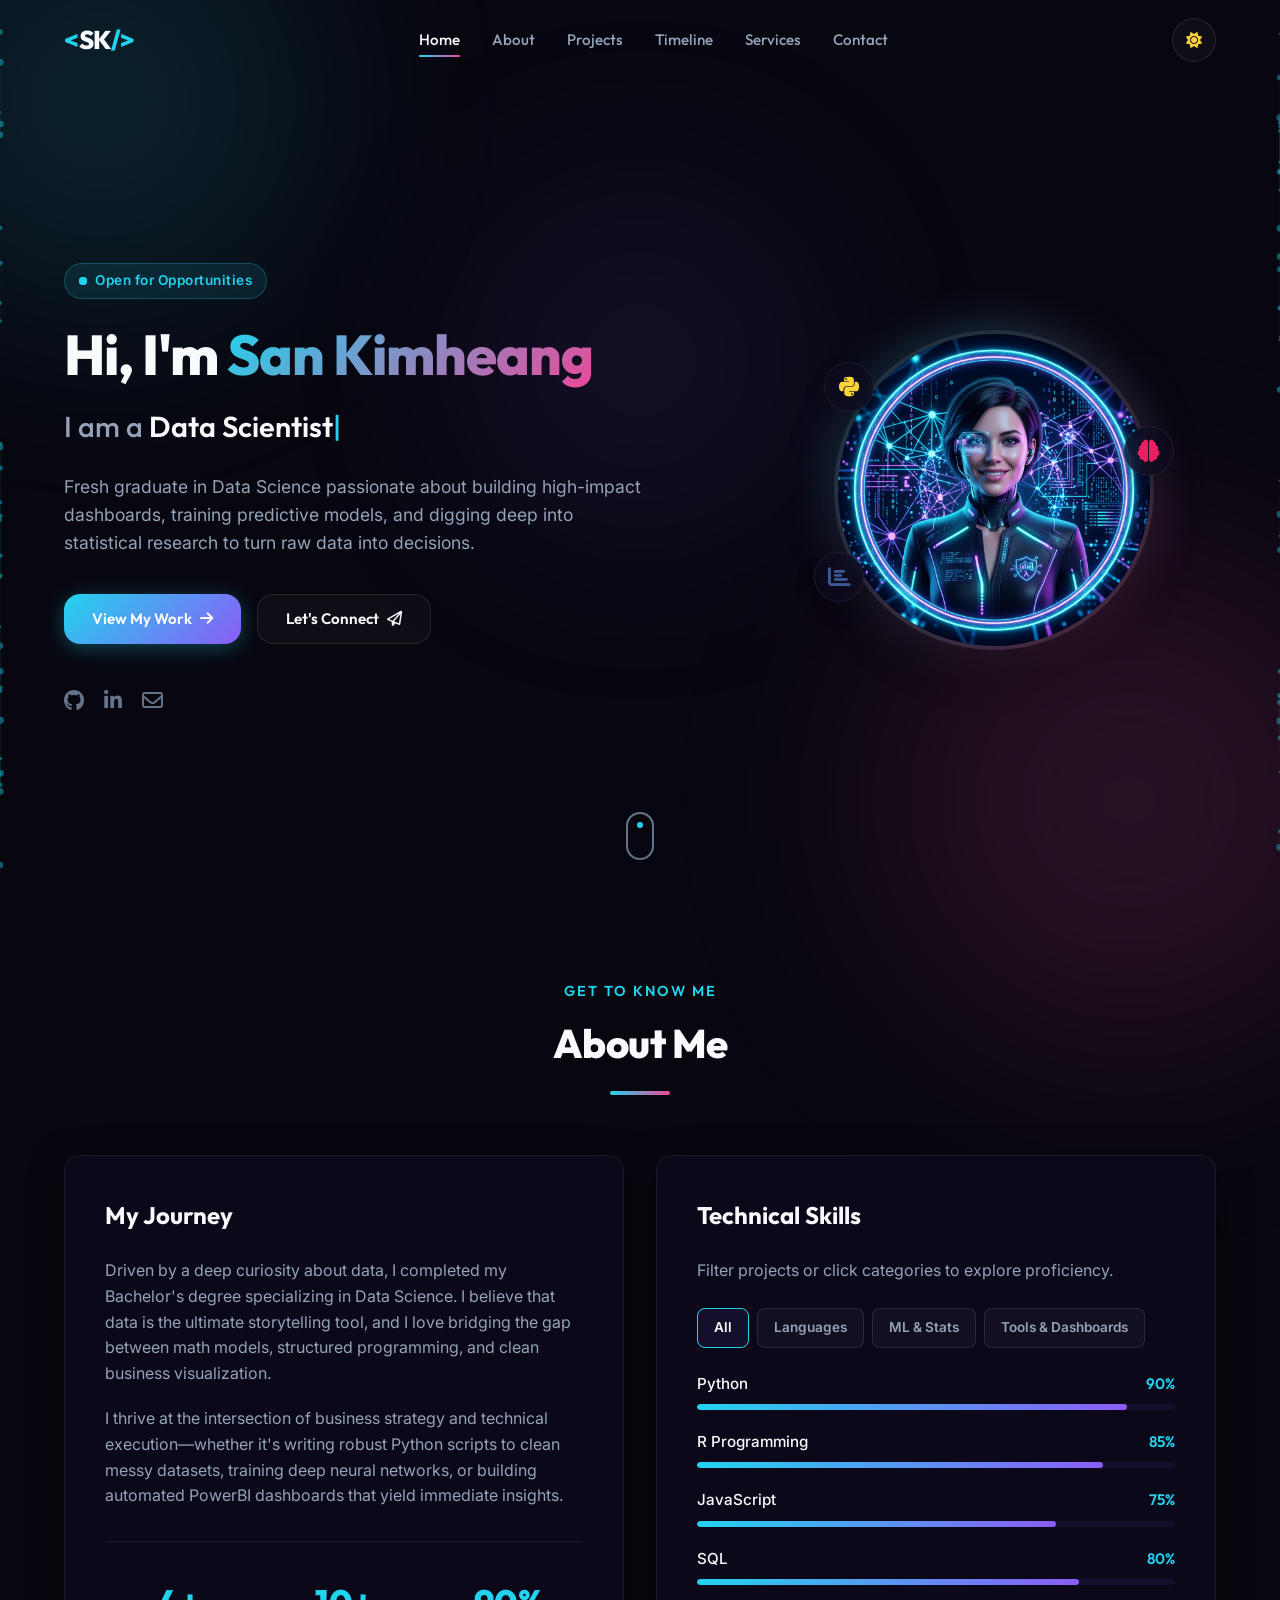
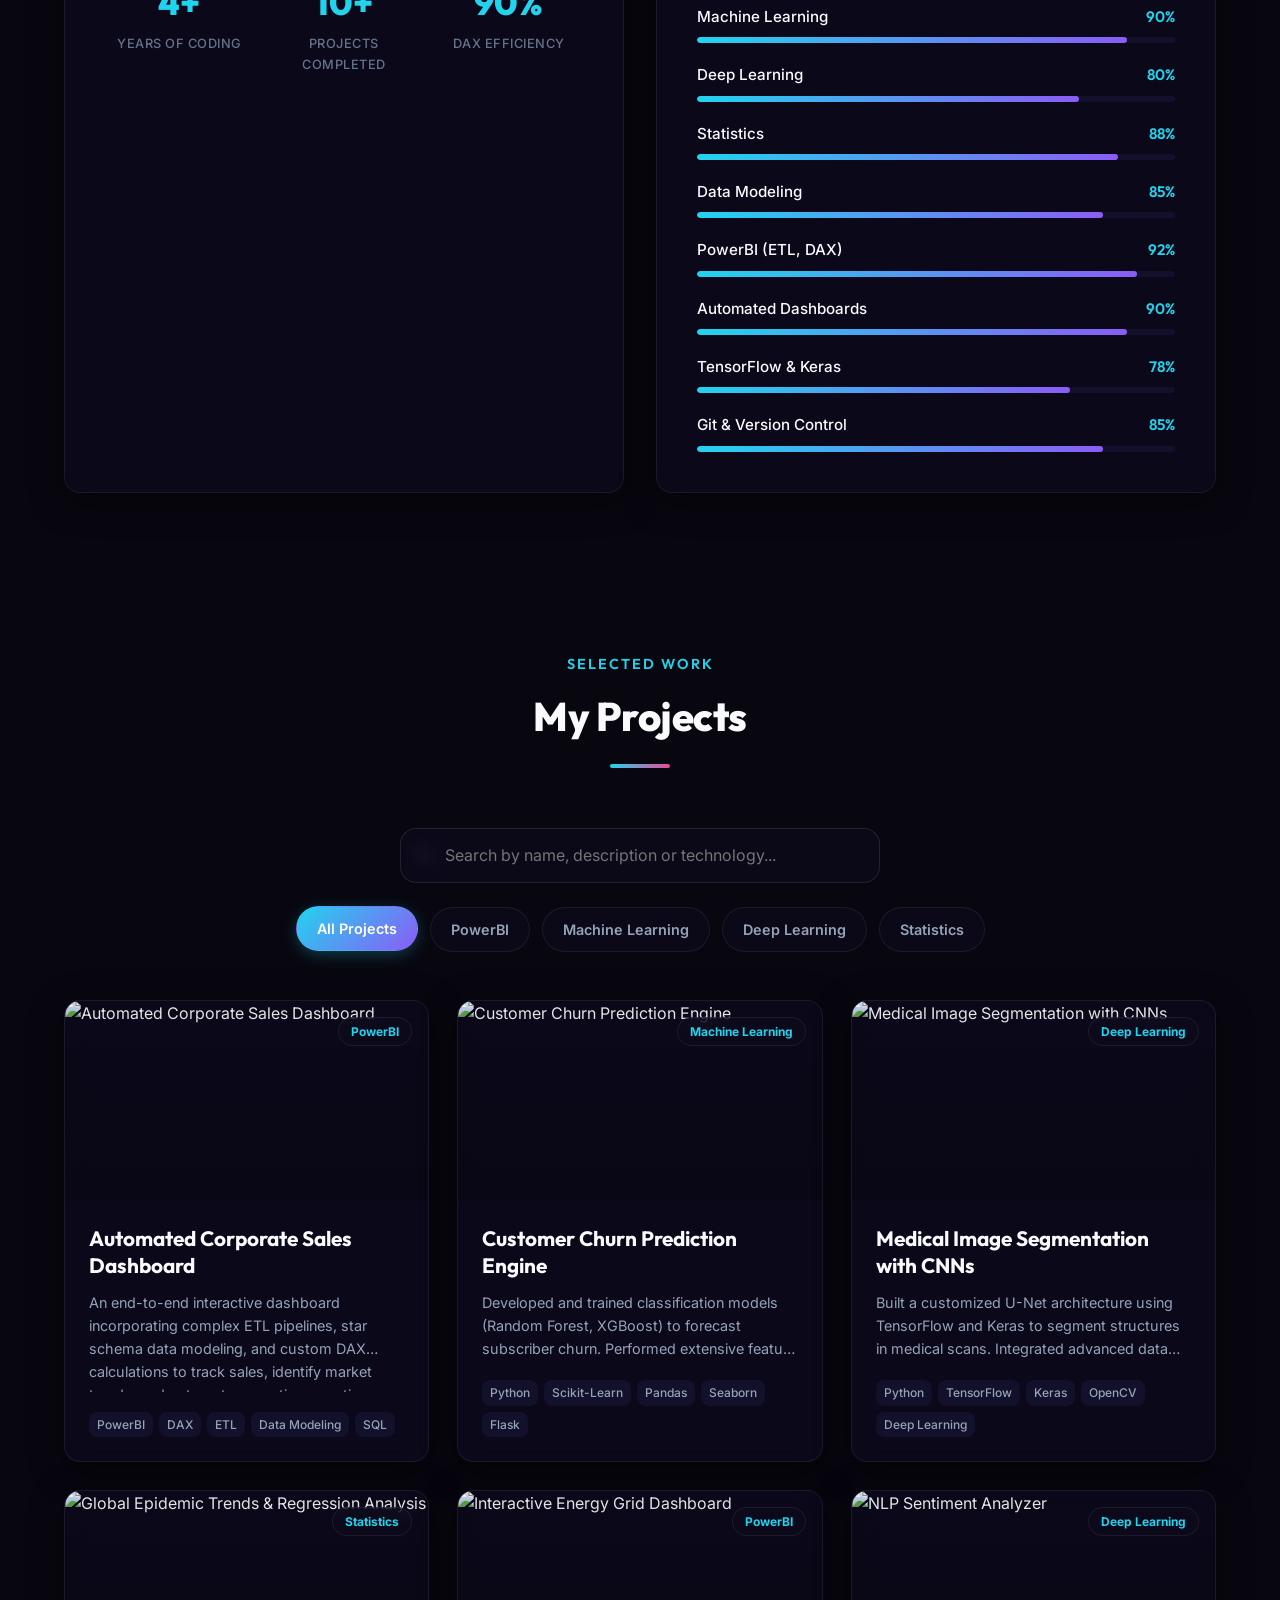
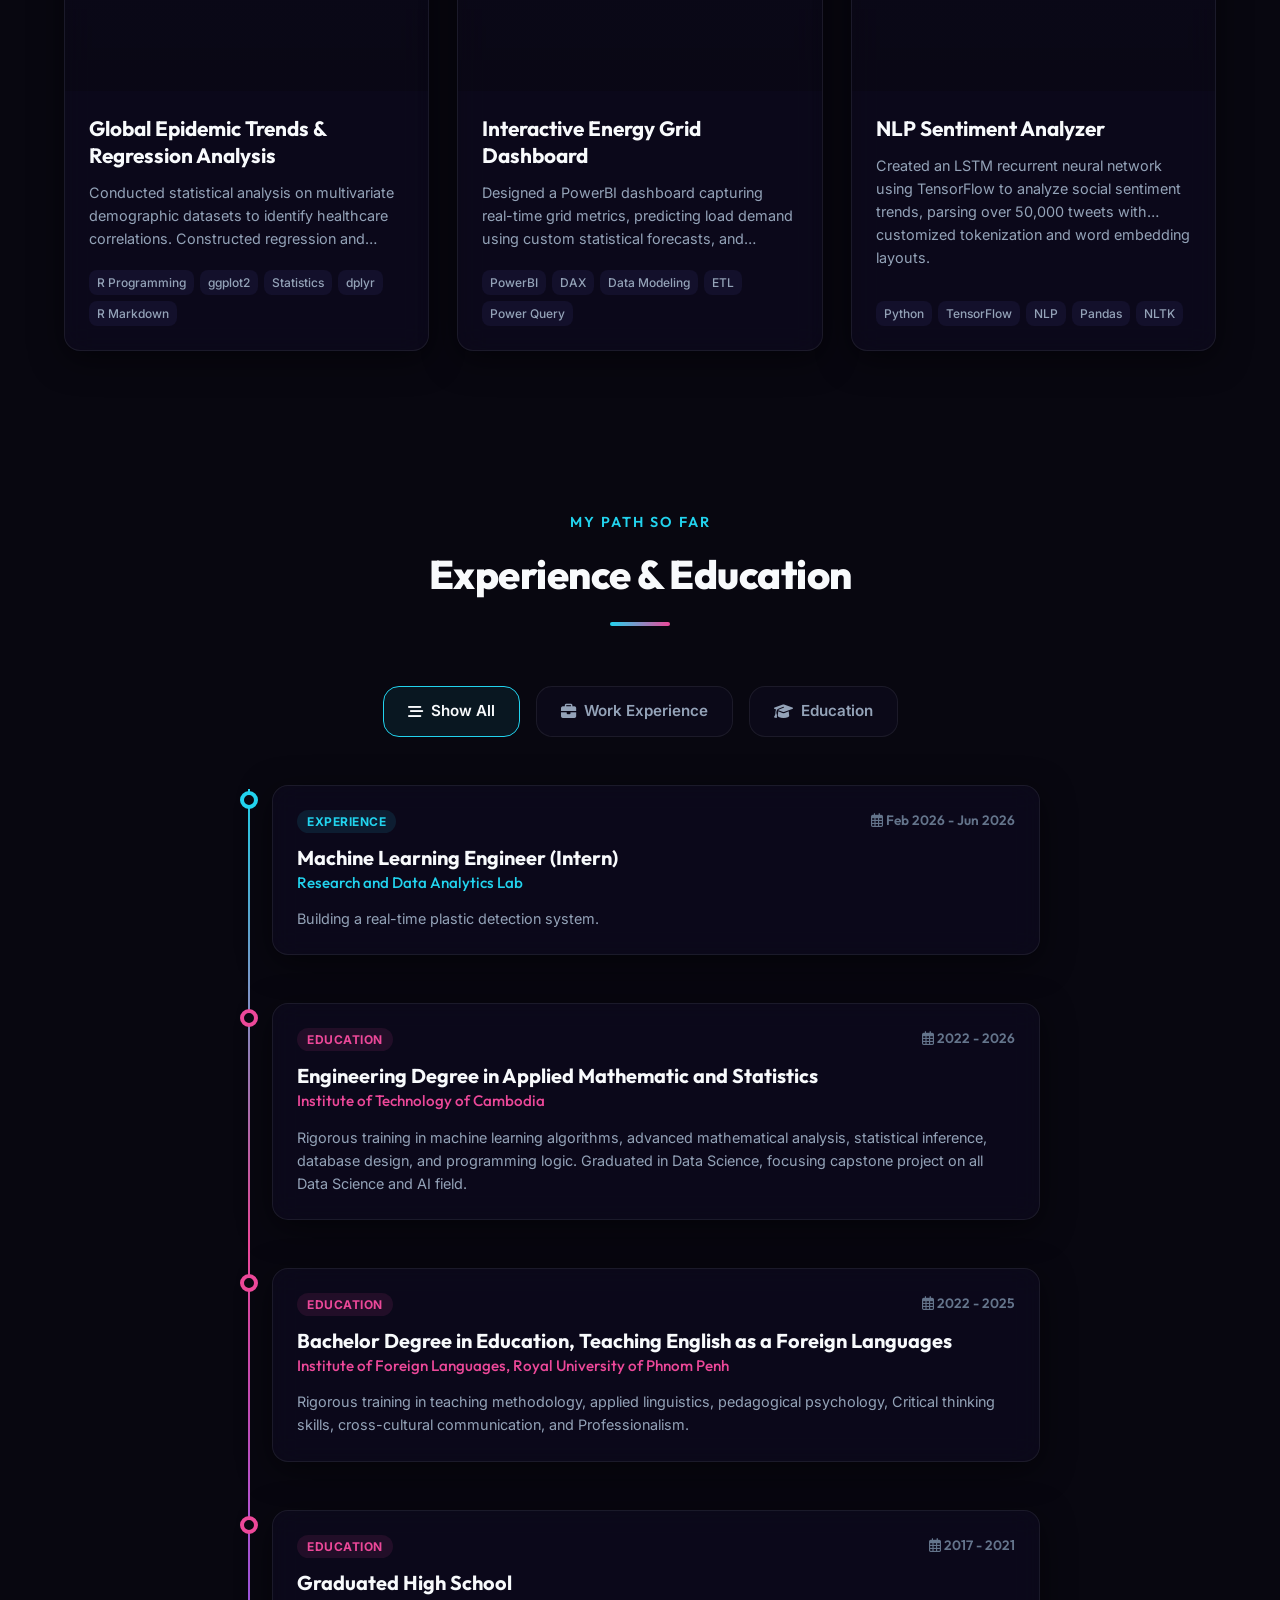
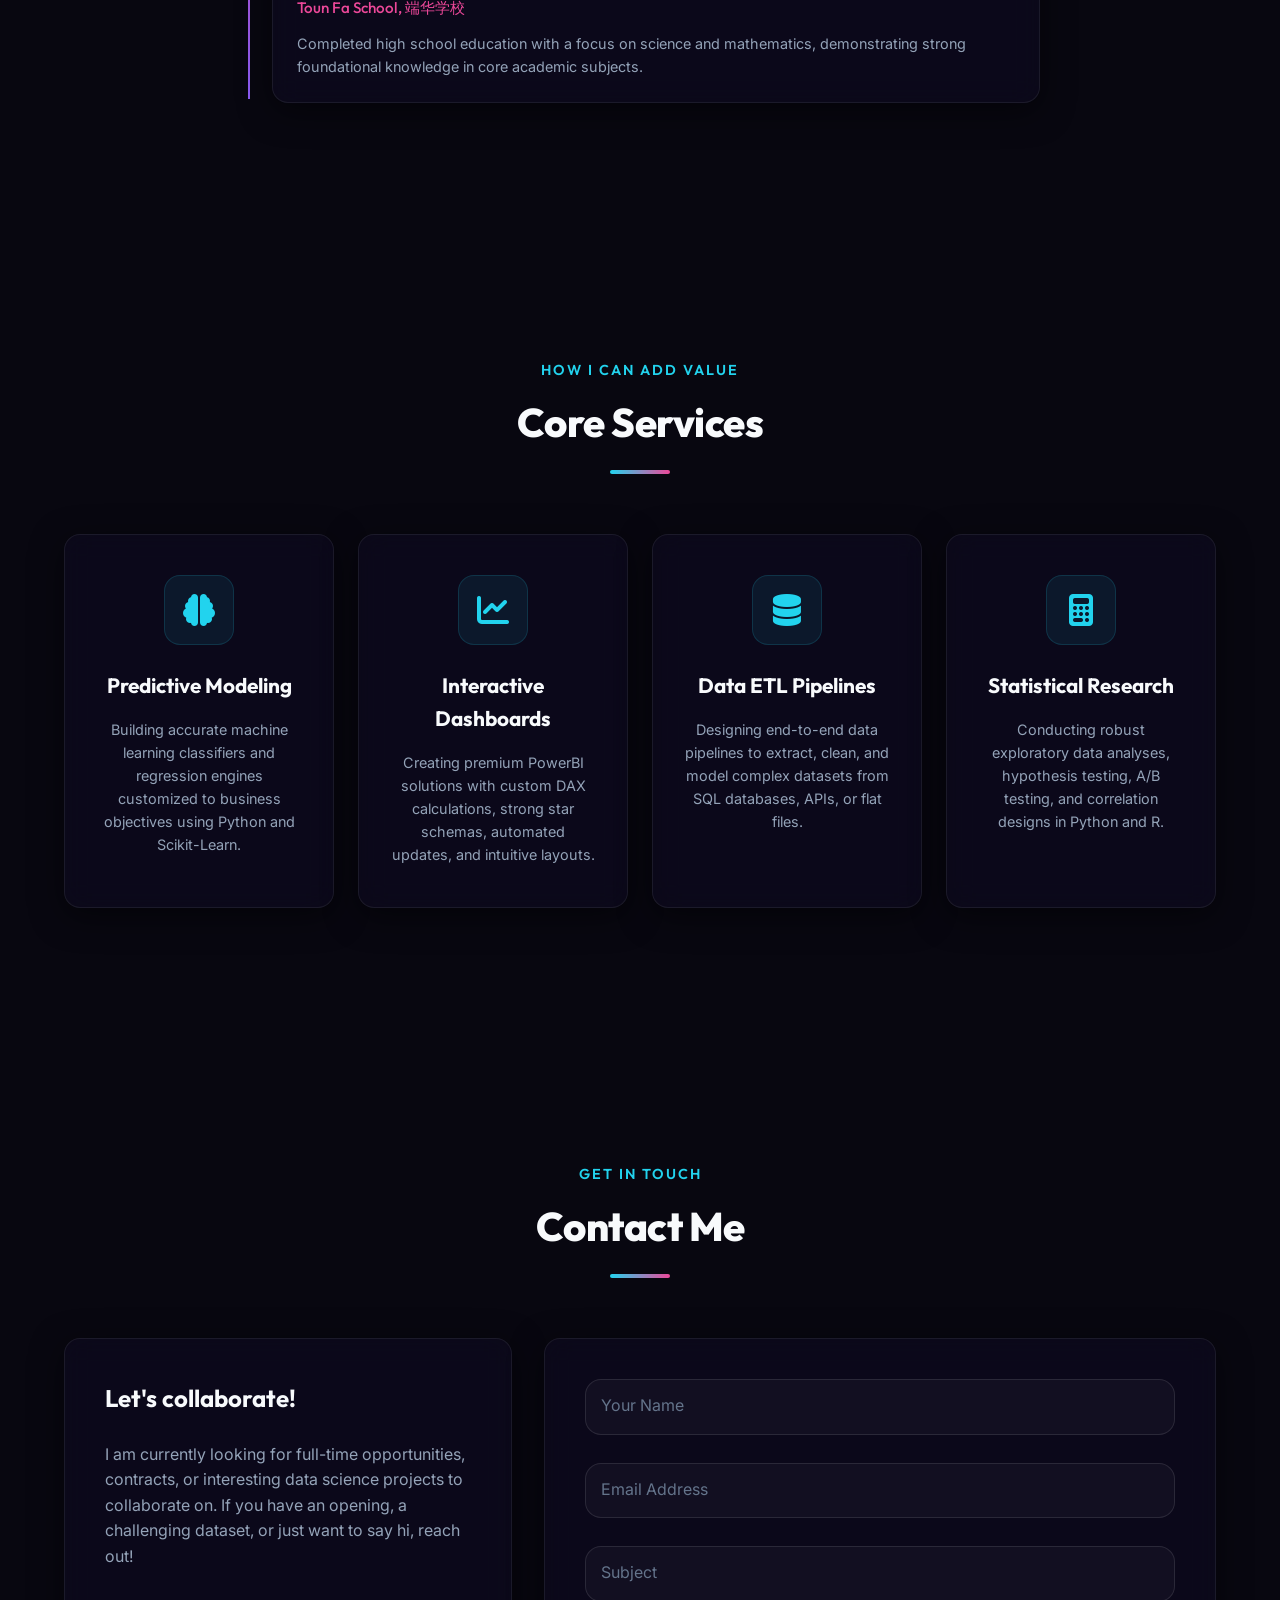
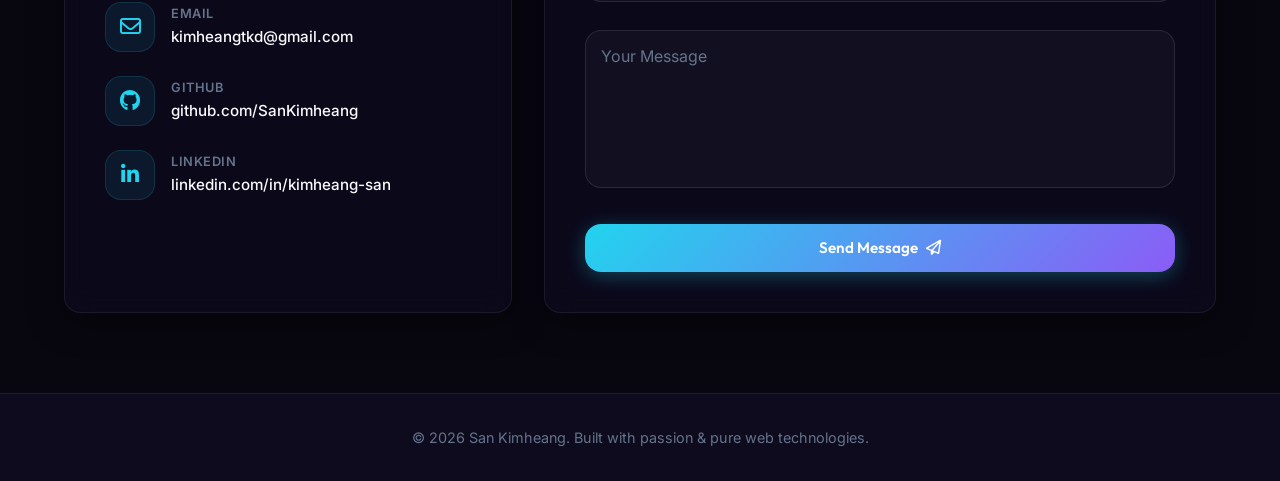
==== commit c7d09105: "fix message sending with FormSubmit" ====
--- a/index.html
+++ b/index.html
@@ -1,22 +1,28 @@
 <!DOCTYPE html>
 <html lang="en" data-theme="dark">
+
 <head>
   <meta charset="UTF-8">
   <meta name="viewport" content="width=device-width, initial-scale=1.0">
   <title>San Kimheang | Data Science Portfolio</title>
   <!-- SEO Meta Tags -->
-  <meta name="description" content="Personal portfolio of San Kimheang, a Fresh Graduate in Data Science. Specializing in Python, Machine Learning, PowerBI dashboards, and R Programming.">
-  <meta name="keywords" content="San Kimheang, Data Science, Machine Learning, PowerBI, DAX, Python, R, Deep Learning, Portfolio">
-  
+  <meta name="description"
+    content="Personal portfolio of San Kimheang, a Fresh Graduate in Data Science. Specializing in Python, Machine Learning, PowerBI dashboards, and R Programming.">
+  <meta name="keywords"
+    content="San Kimheang, Data Science, Machine Learning, PowerBI, DAX, Python, R, Deep Learning, Portfolio">
+
   <!-- Fonts & Icons -->
   <link rel="preconnect" href="https://fonts.googleapis.com">
   <link rel="preconnect" href="https://fonts.gstatic.com" crossorigin>
-  <link href="https://fonts.googleapis.com/css2?family=Inter:wght@300;400;500;600;700&family=Outfit:wght@300;400;500;600;700;800&display=swap" rel="stylesheet">
+  <link
+    href="https://fonts.googleapis.com/css2?family=Inter:wght@300;400;500;600;700&family=Outfit:wght@300;400;500;600;700;800&display=swap"
+    rel="stylesheet">
   <link rel="stylesheet" href="https://cdnjs.cloudflare.com/ajax/libs/font-awesome/6.4.0/css/all.min.css">
-  
+
   <!-- Custom Stylesheet -->
   <link rel="stylesheet" href="styles.css">
 </head>
+
 <body>
   <!-- Custom Scroll Progress Bar -->
   <div id="scroll-progress"></div>
@@ -36,7 +42,7 @@
       <a href="#hero" class="logo">
         <span class="logo-symbol">&lt;</span>SK<span class="logo-symbol">/&gt;</span>
       </a>
-      
+
       <nav class="nav-menu" id="nav-menu">
         <ul>
           <li><a href="#hero" class="nav-link active">Home</a></li>
@@ -75,7 +81,8 @@
             I am a <span id="typewriter"></span><span class="typewriter-cursor">|</span>
           </h2>
           <p class="hero-description">
-            Fresh graduate in Data Science passionate about building high-impact dashboards, training predictive models, and digging deep into statistical research to turn raw data into decisions.
+            Fresh graduate in Data Science passionate about building high-impact dashboards, training predictive models,
+            and digging deep into statistical research to turn raw data into decisions.
           </p>
           <div class="hero-actions">
             <a href="#projects" class="btn btn-primary">
@@ -86,17 +93,20 @@
             </a>
           </div>
           <div class="hero-socials">
-            <a href="https://github.com/SanKimheang" target="_blank" rel="noopener" aria-label="GitHub"><i class="fab fa-github"></i></a>
-            <a href="https://www.linkedin.com/in/kimheang-san-8279822b6/" target="_blank" rel="noopener" aria-label="LinkedIn"><i class="fab fa-linkedin-in"></i></a>
+            <a href="https://github.com/SanKimheang" target="_blank" rel="noopener" aria-label="GitHub"><i
+                class="fab fa-github"></i></a>
+            <a href="https://www.linkedin.com/in/kimheang-san-8279822b6/" target="_blank" rel="noopener"
+              aria-label="LinkedIn"><i class="fab fa-linkedin-in"></i></a>
             <a href="mailto:kimheangtkd@gmail.com" aria-label="Email"><i class="far fa-envelope"></i></a>
           </div>
         </div>
-        
+
         <div class="hero-visual">
           <div class="avatar-wrapper">
             <div class="avatar-glow"></div>
             <!-- If we generate an avatar image, it goes here, otherwise a futuristic icon/canvas container -->
-            <img src="avatar.png" alt="San Kimheang Portrait" id="profile-img" onerror="this.style.display='none'; document.getElementById('avatar-fallback').style.display='flex'">
+            <img src="avatar.png" alt="San Kimheang Portrait" id="profile-img"
+              onerror="this.style.display='none'; document.getElementById('avatar-fallback').style.display='flex'">
             <div id="avatar-fallback" class="avatar-fallback" style="display:none;">
               <i class="fas fa-user-astronaut"></i>
             </div>
@@ -123,17 +133,21 @@
           <h2 class="section-title">About Me</h2>
           <div class="section-line"></div>
         </div>
-        
+
         <div class="about-grid">
           <div class="about-card glass-card">
             <h3>My Journey</h3>
             <p>
-              Driven by a deep curiosity about data, I completed my Bachelor's degree specializing in Data Science. I believe that data is the ultimate storytelling tool, and I love bridging the gap between math models, structured programming, and clean business visualization.
+              Driven by a deep curiosity about data, I completed my Bachelor's degree specializing in Data Science. I
+              believe that data is the ultimate storytelling tool, and I love bridging the gap between math models,
+              structured programming, and clean business visualization.
             </p>
             <p>
-              I thrive at the intersection of business strategy and technical execution—whether it's writing robust Python scripts to clean messy datasets, training deep neural networks, or building automated PowerBI dashboards that yield immediate insights.
+              I thrive at the intersection of business strategy and technical execution—whether it's writing robust
+              Python scripts to clean messy datasets, training deep neural networks, or building automated PowerBI
+              dashboards that yield immediate insights.
             </p>
-            
+
             <div class="stats-row">
               <div class="stat-box">
                 <span class="stat-number">4+</span>
@@ -149,18 +163,18 @@
               </div>
             </div>
           </div>
-          
+
           <div class="skills-card glass-card">
             <h3>Technical Skills</h3>
             <p class="skills-card-intro">Filter projects or click categories to explore proficiency.</p>
-            
+
             <div class="skill-category-tabs">
               <button class="skill-tab active" data-category="all">All</button>
               <button class="skill-tab" data-category="languages">Languages</button>
               <button class="skill-tab" data-category="ml">ML & Stats</button>
               <button class="skill-tab" data-category="tools">Tools & Dashboards</button>
             </div>
-            
+
             <div class="skills-list" id="skills-list">
               <!-- Dynamically populated skills -->
             </div>
@@ -177,14 +191,14 @@
           <h2 class="section-title">My Projects</h2>
           <div class="section-line"></div>
         </div>
-        
+
         <div class="projects-controls">
           <div class="search-bar-wrapper">
             <i class="fas fa-search search-icon"></i>
             <input type="text" id="project-search" placeholder="Search by name, description or technology...">
             <button id="search-clear-btn" aria-label="Clear Search"><i class="fas fa-times"></i></button>
           </div>
-          
+
           <div class="filter-pills" id="filter-pills">
             <button class="filter-pill active" data-filter="All">All Projects</button>
             <button class="filter-pill" data-filter="PowerBI">PowerBI</button>
@@ -193,7 +207,7 @@
             <button class="filter-pill" data-filter="Statistics">Statistics</button>
           </div>
         </div>
-        
+
         <div class="projects-grid" id="projects-grid">
           <!-- Dynamically populated projects -->
         </div>
@@ -208,7 +222,7 @@
           <h2 class="section-title">Experience & Education</h2>
           <div class="section-line"></div>
         </div>
-        
+
         <div class="timeline-tabs">
           <button class="timeline-tab-btn active" data-tab="all">
             <i class="fas fa-stream"></i> Show All
@@ -220,7 +234,7 @@
             <i class="fas fa-graduation-cap"></i> Education
           </button>
         </div>
-        
+
         <div class="timeline-container" id="timeline-container">
           <!-- Dynamically populated timeline elements -->
         </div>
@@ -235,7 +249,7 @@
           <h2 class="section-title">Core Services</h2>
           <div class="section-line"></div>
         </div>
-        
+
         <div class="services-grid" id="services-grid">
           <!-- Dynamically populated services -->
         </div>
@@ -250,14 +264,15 @@
           <h2 class="section-title">Contact Me</h2>
           <div class="section-line"></div>
         </div>
-        
+
         <div class="contact-grid">
           <div class="contact-info-card glass-card">
             <h3>Let's collaborate!</h3>
             <p>
-              I am currently looking for full-time opportunities, contracts, or interesting data science projects to collaborate on. If you have an opening, a challenging dataset, or just want to say hi, reach out!
+              I am currently looking for full-time opportunities, contracts, or interesting data science projects to
+              collaborate on. If you have an opening, a challenging dataset, or just want to say hi, reach out!
             </p>
-            
+
             <div class="contact-methods">
               <div class="contact-method-item">
                 <div class="method-icon"><i class="far fa-envelope"></i></div>
@@ -270,19 +285,21 @@
                 <div class="method-icon"><i class="fab fa-github"></i></div>
                 <div class="method-details">
                   <span class="method-title">GitHub</span>
-                  <a href="https://github.com/SanKimheang" target="_blank" rel="noopener" class="method-value">github.com/SanKimheang</a>
+                  <a href="https://github.com/SanKimheang" target="_blank" rel="noopener"
+                    class="method-value">github.com/SanKimheang</a>
                 </div>
               </div>
               <div class="contact-method-item">
                 <div class="method-icon"><i class="fab fa-linkedin-in"></i></div>
                 <div class="method-details">
                   <span class="method-title">LinkedIn</span>
-                  <a href="https://www.linkedin.com/in/kimheang-san-8279822b6/" target="_blank" rel="noopener" class="method-value">linkedin.com/in/kimheang-san</a>
+                  <a href="https://www.linkedin.com/in/kimheang-san-8279822b6/" target="_blank" rel="noopener"
+                    class="method-value">linkedin.com/in/kimheang-san</a>
                 </div>
               </div>
             </div>
           </div>
-          
+
           <div class="contact-form-card glass-card">
             <form id="contact-form" novalidate>
               <div class="form-group">
@@ -290,25 +307,25 @@
                 <label for="contact-name">Your Name</label>
                 <span class="error-msg">Name is required</span>
               </div>
-              
+
               <div class="form-group">
                 <input type="email" id="contact-email" name="email" required placeholder=" ">
                 <label for="contact-email">Email Address</label>
                 <span class="error-msg">Please enter a valid email</span>
               </div>
-              
+
               <div class="form-group">
                 <input type="text" id="contact-subject" name="subject" required placeholder=" ">
                 <label for="contact-subject">Subject</label>
                 <span class="error-msg">Subject is required</span>
               </div>
-              
+
               <div class="form-group">
                 <textarea id="contact-message" name="message" rows="5" required placeholder=" "></textarea>
                 <label for="contact-message">Your Message</label>
                 <span class="error-msg">Message is required</span>
               </div>
-              
+
               <button type="submit" class="btn btn-primary btn-block" id="form-submit-btn">
                 Send Message <i class="far fa-paper-plane icon-right"></i>
               </button>
@@ -332,14 +349,14 @@
           <span class="modal-project-category" id="modal-project-category">PowerBI</span>
           <h3 class="modal-project-title" id="modal-project-title">Project Title</h3>
           <p class="modal-project-description" id="modal-project-desc">Detailed project description goes here...</p>
-          
+
           <div class="modal-tech-stack">
             <h4>Technologies Used:</h4>
             <div class="modal-tags" id="modal-project-tags">
               <!-- Dynamically populated -->
             </div>
           </div>
-          
+
           <div class="modal-actions">
             <a href="#" target="_blank" rel="noopener" class="btn btn-primary" id="modal-live-link">
               Live Demo <i class="fas fa-external-link-alt icon-right"></i>
@@ -370,4 +387,5 @@
   <script src="portfolio-data.js"></script>
   <script src="script.js"></script>
 </body>
-</html>
+
+</html>
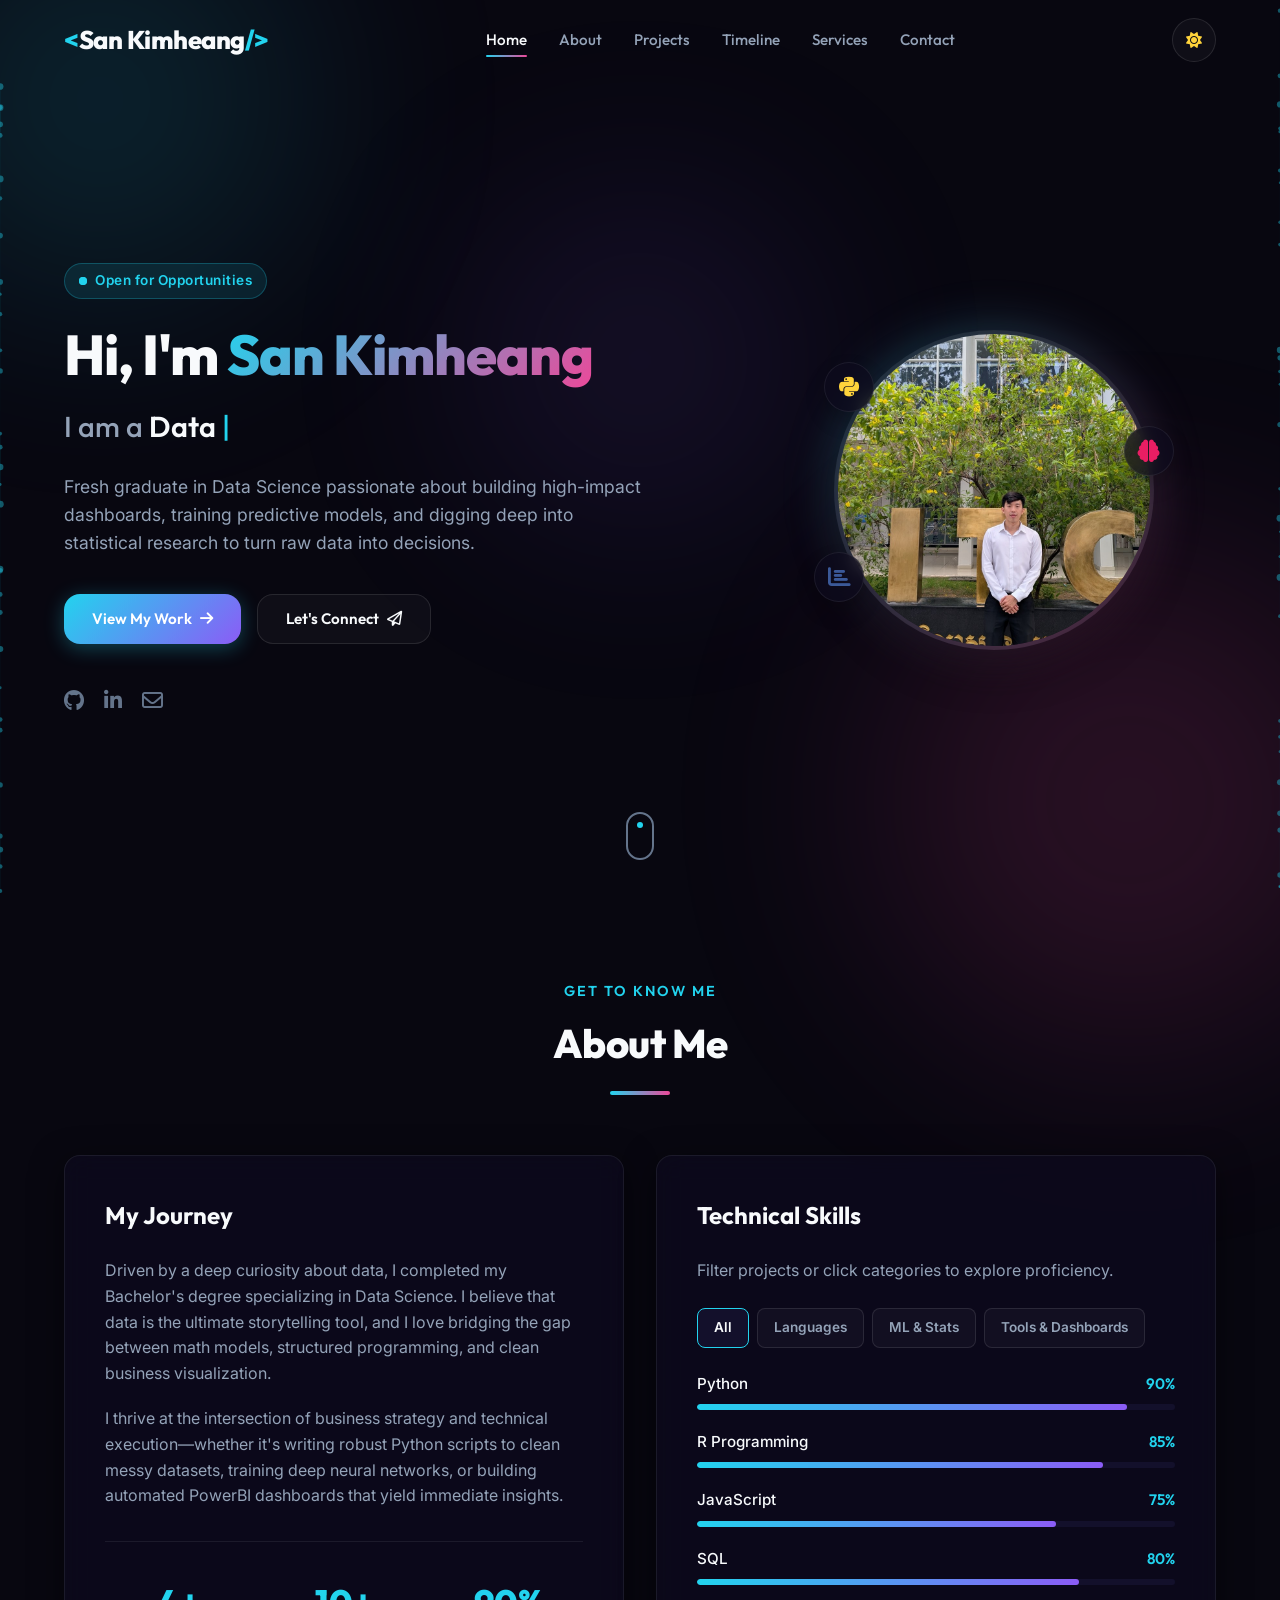
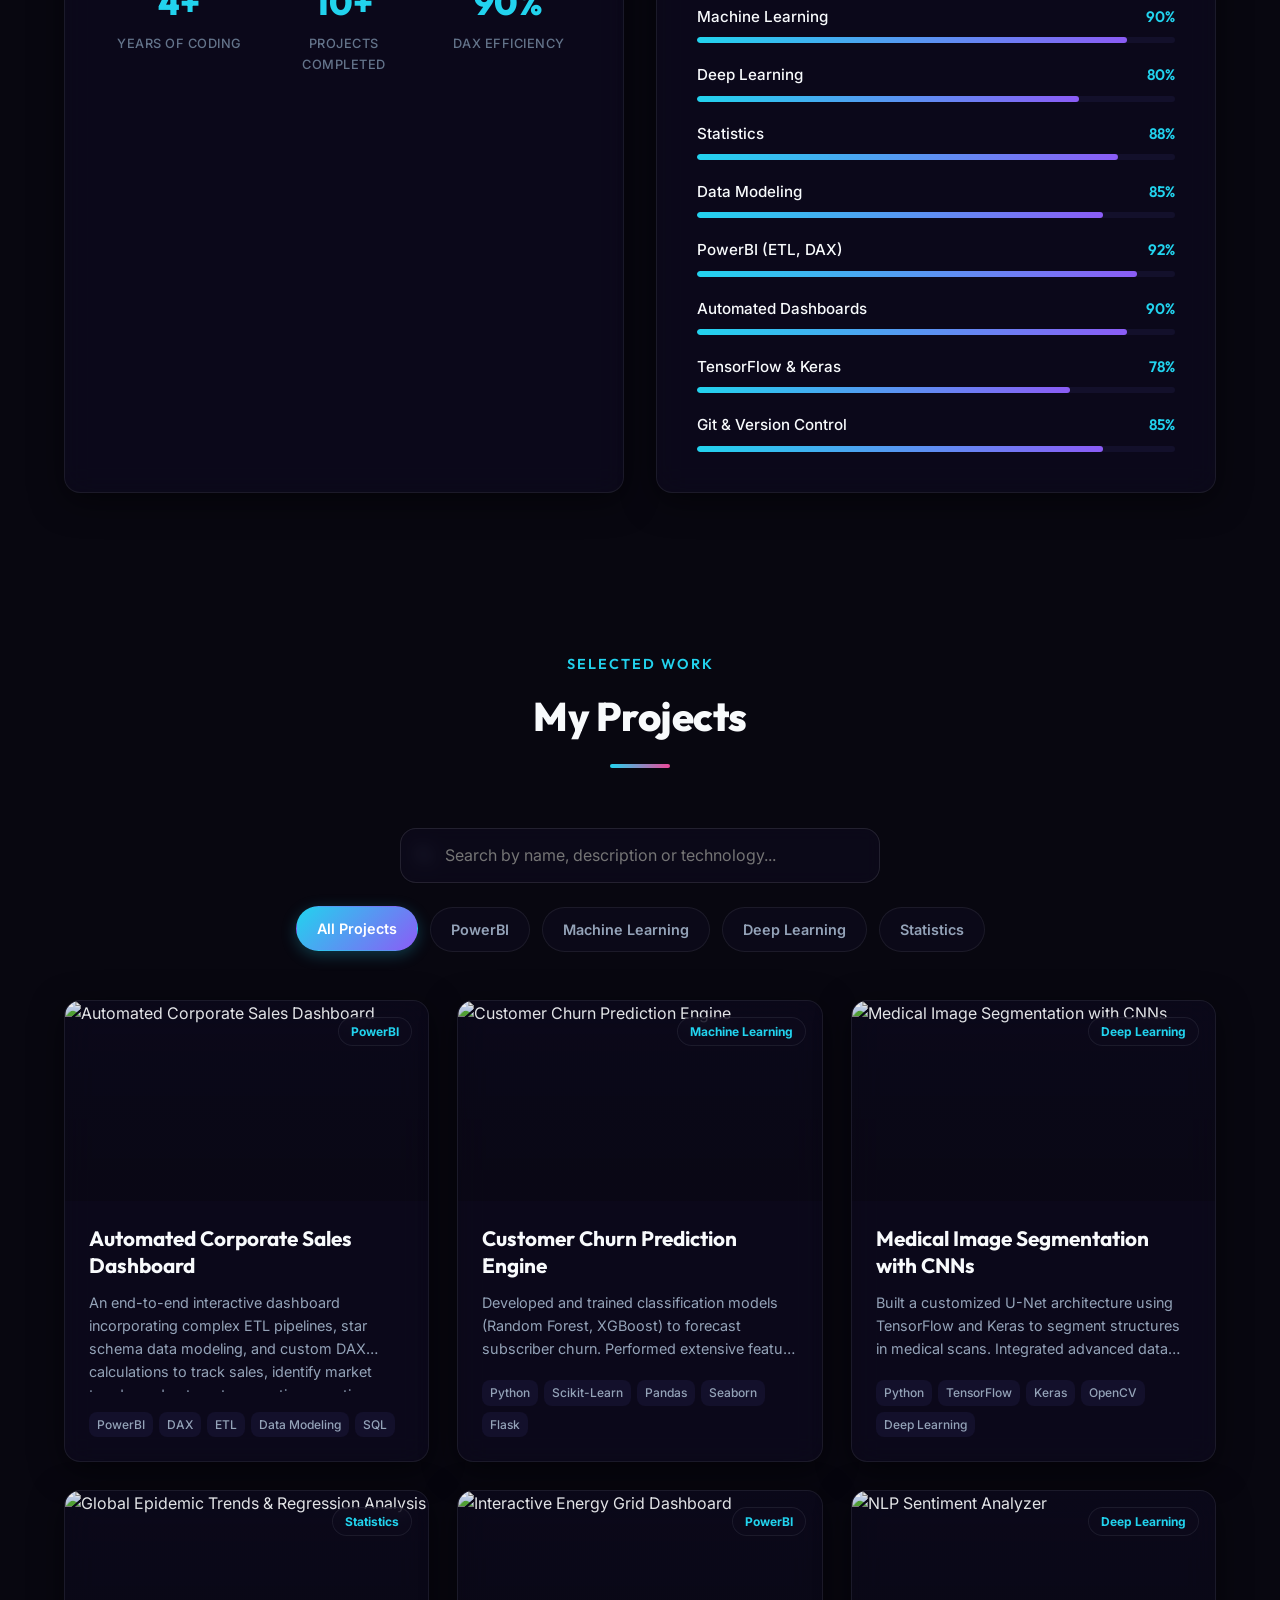
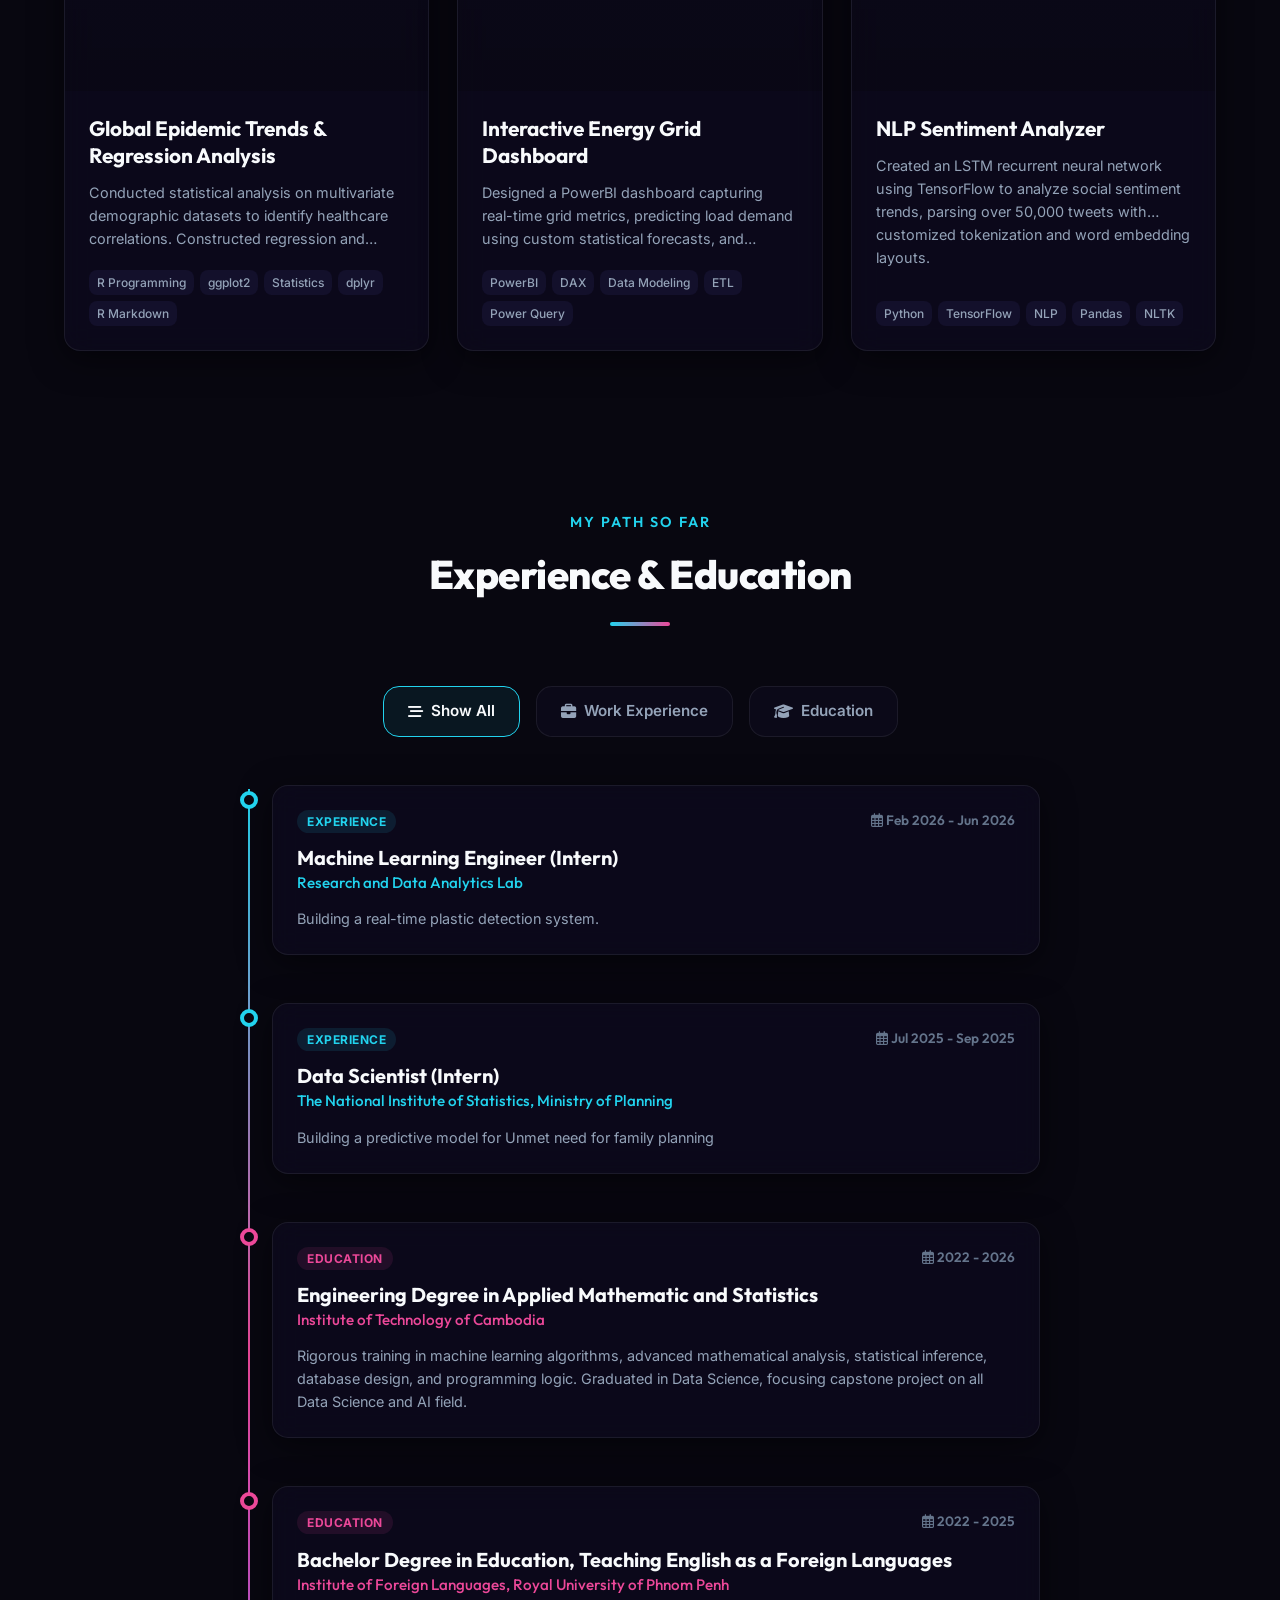
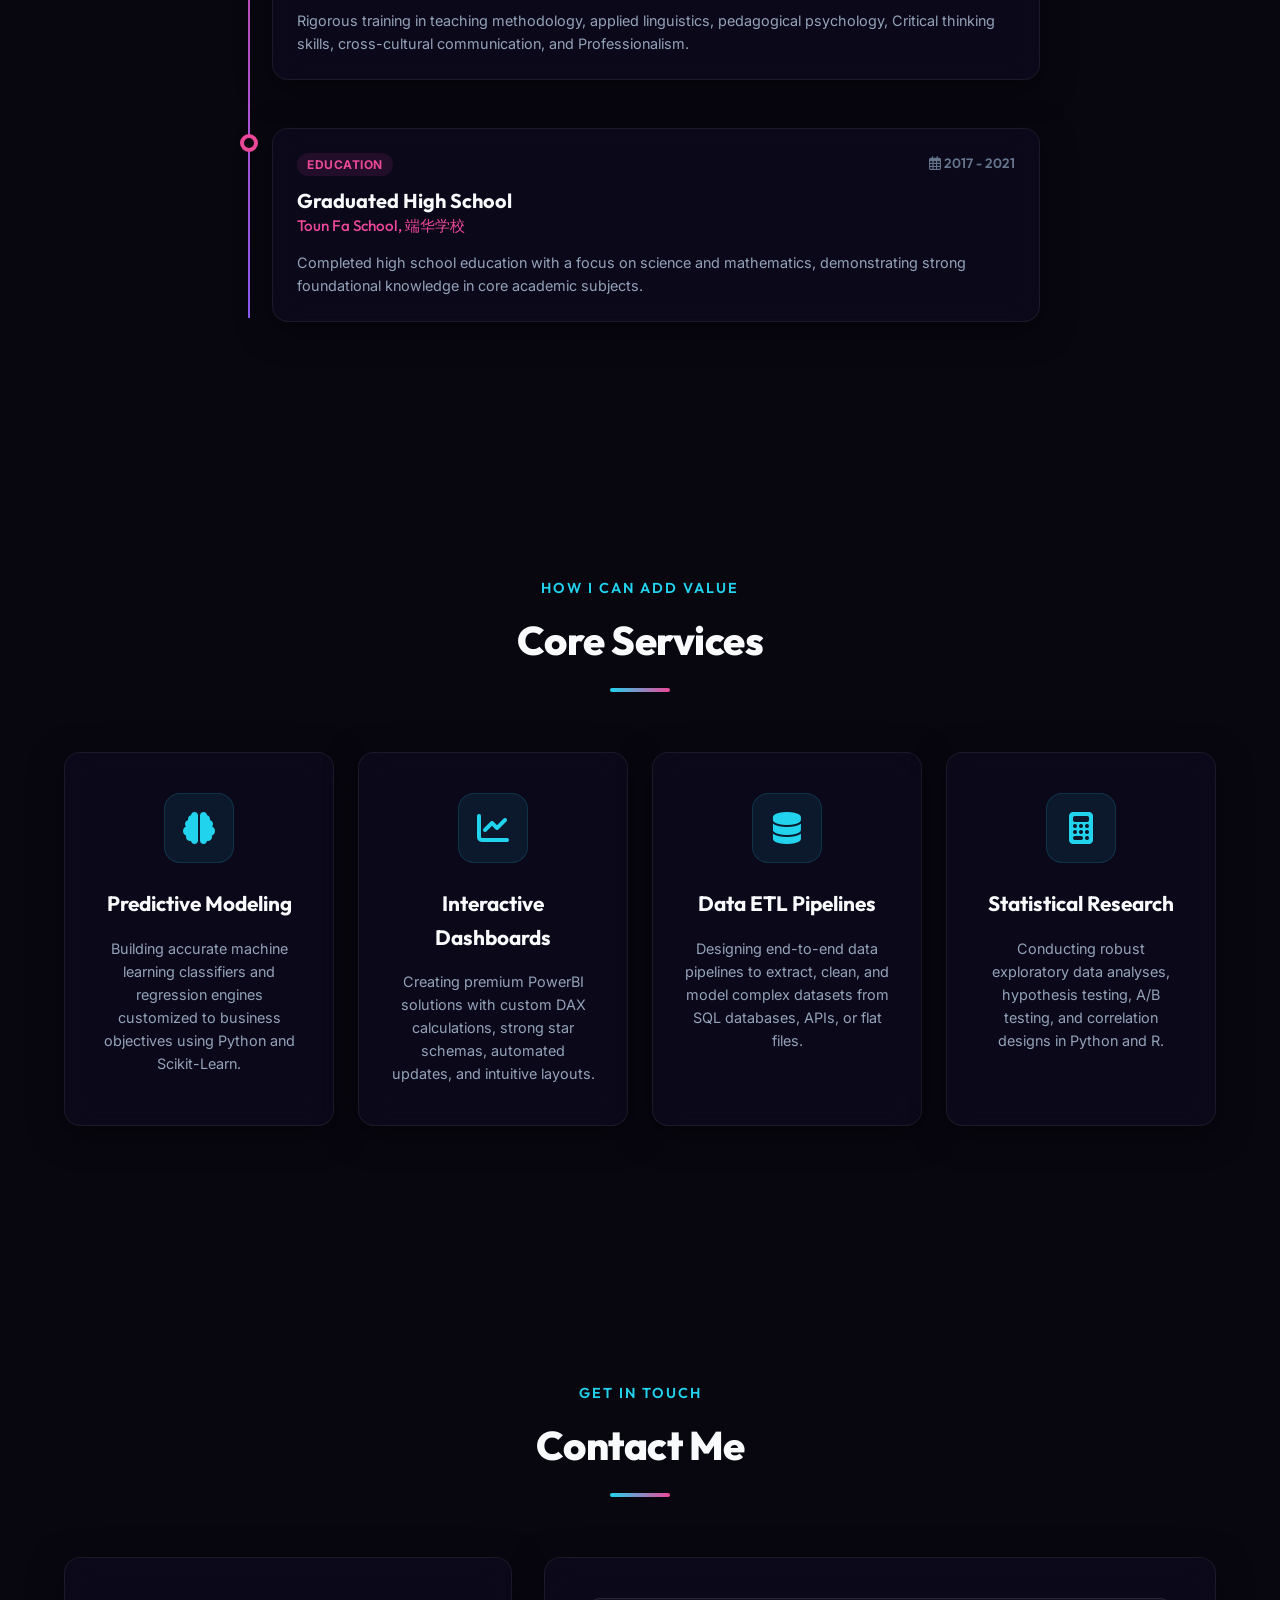
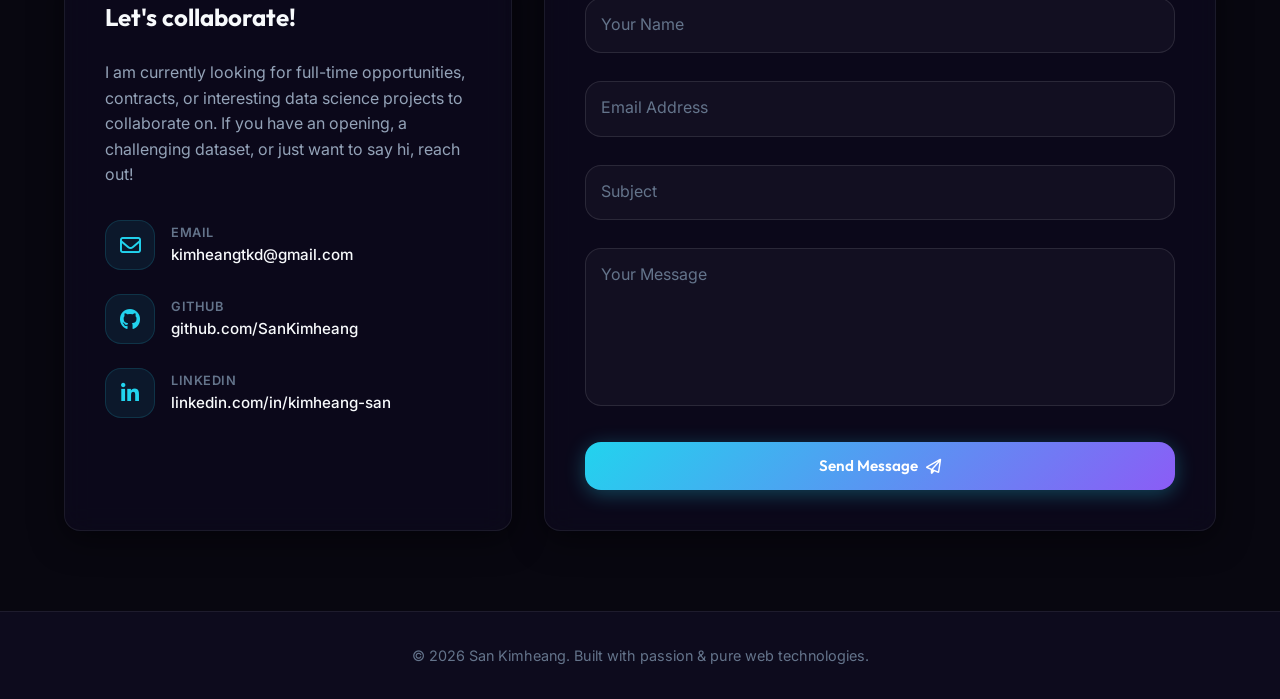
==== commit 3226a934: "edited" ====
--- a/index.html
+++ b/index.html
@@ -40,7 +40,7 @@
   <header>
     <div class="header-container">
       <a href="#hero" class="logo">
-        <span class="logo-symbol">&lt;</span>SK<span class="logo-symbol">/&gt;</span>
+        <span class="logo-symbol">&lt;</span>San Kimheang<span class="logo-symbol">/&gt;</span>
       </a>
 
       <nav class="nav-menu" id="nav-menu">
@@ -105,7 +105,7 @@
           <div class="avatar-wrapper">
             <div class="avatar-glow"></div>
             <!-- If we generate an avatar image, it goes here, otherwise a futuristic icon/canvas container -->
-            <img src="avatar.png" alt="San Kimheang Portrait" id="profile-img"
+            <img src="profile.jpg" alt="San Kimheang Portrait" id="profile-img"
               onerror="this.style.display='none'; document.getElementById('avatar-fallback').style.display='flex'">
             <div id="avatar-fallback" class="avatar-fallback" style="display:none;">
               <i class="fas fa-user-astronaut"></i>
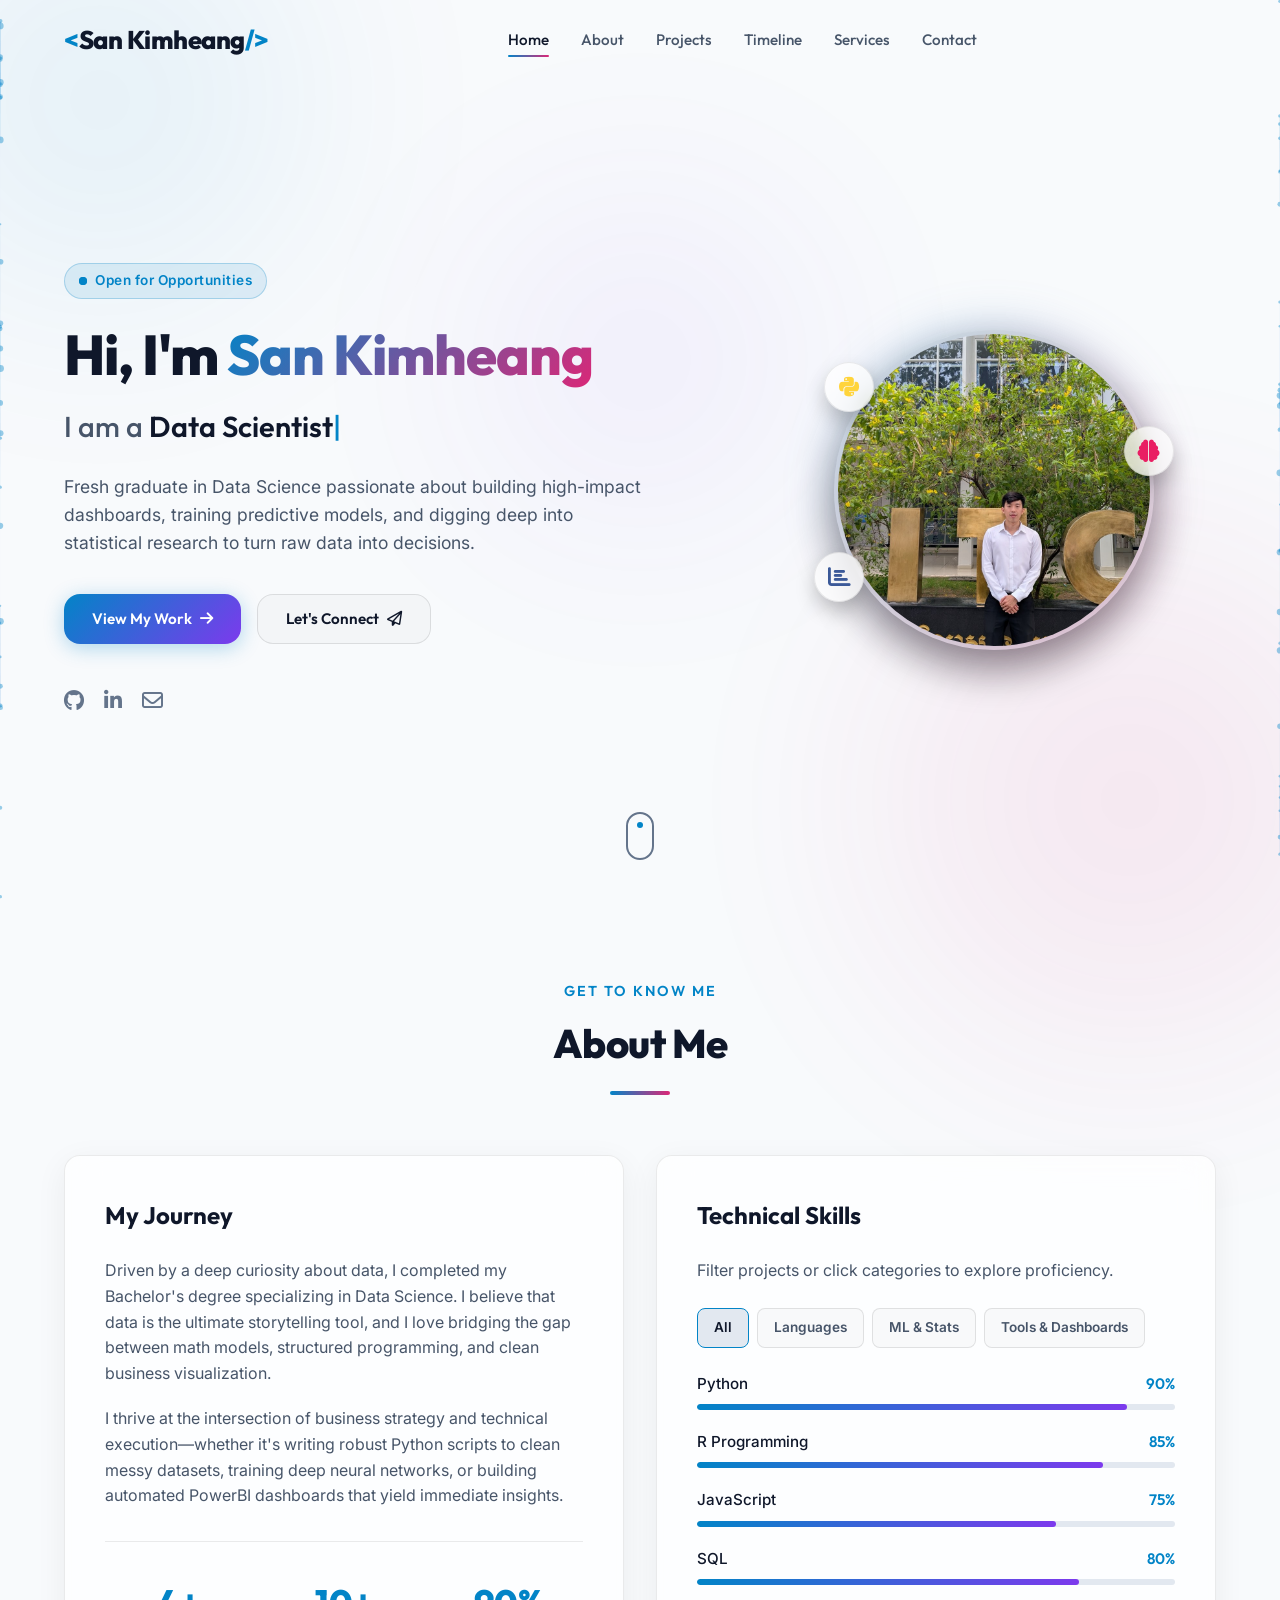
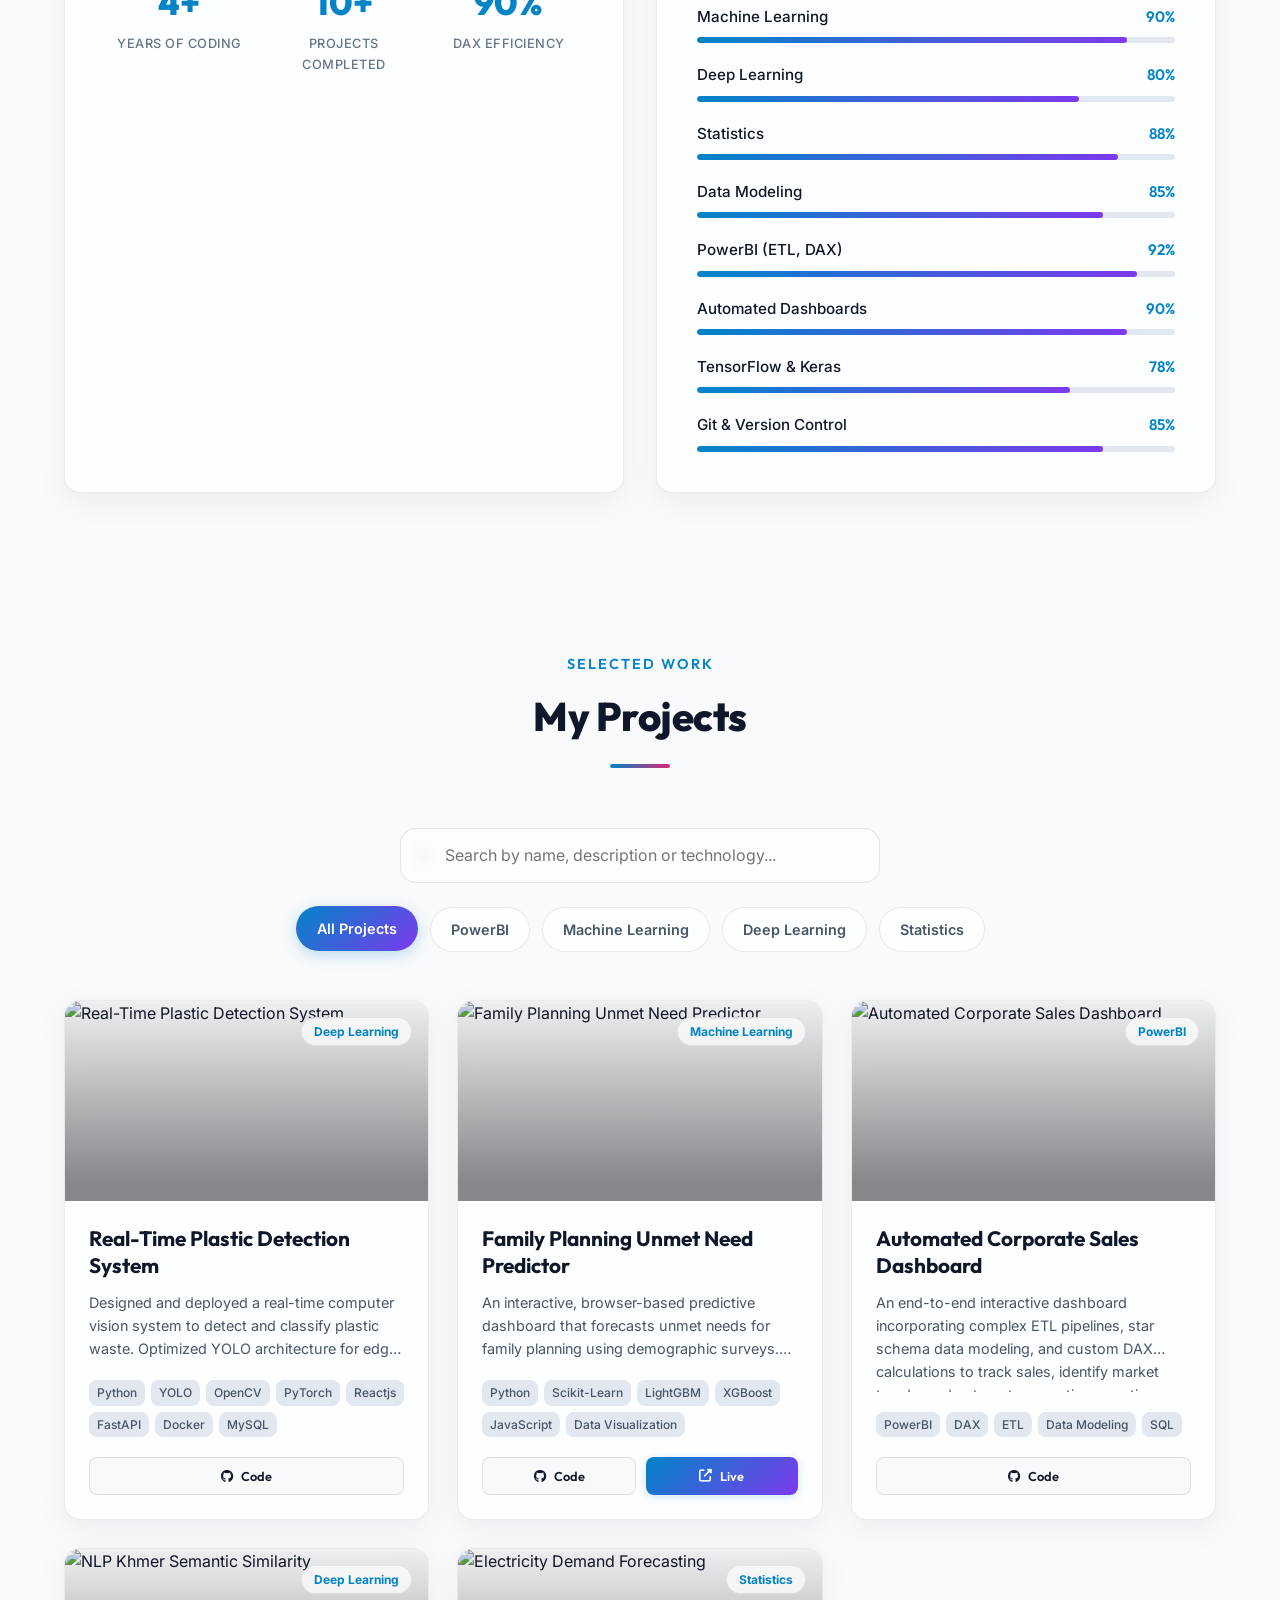
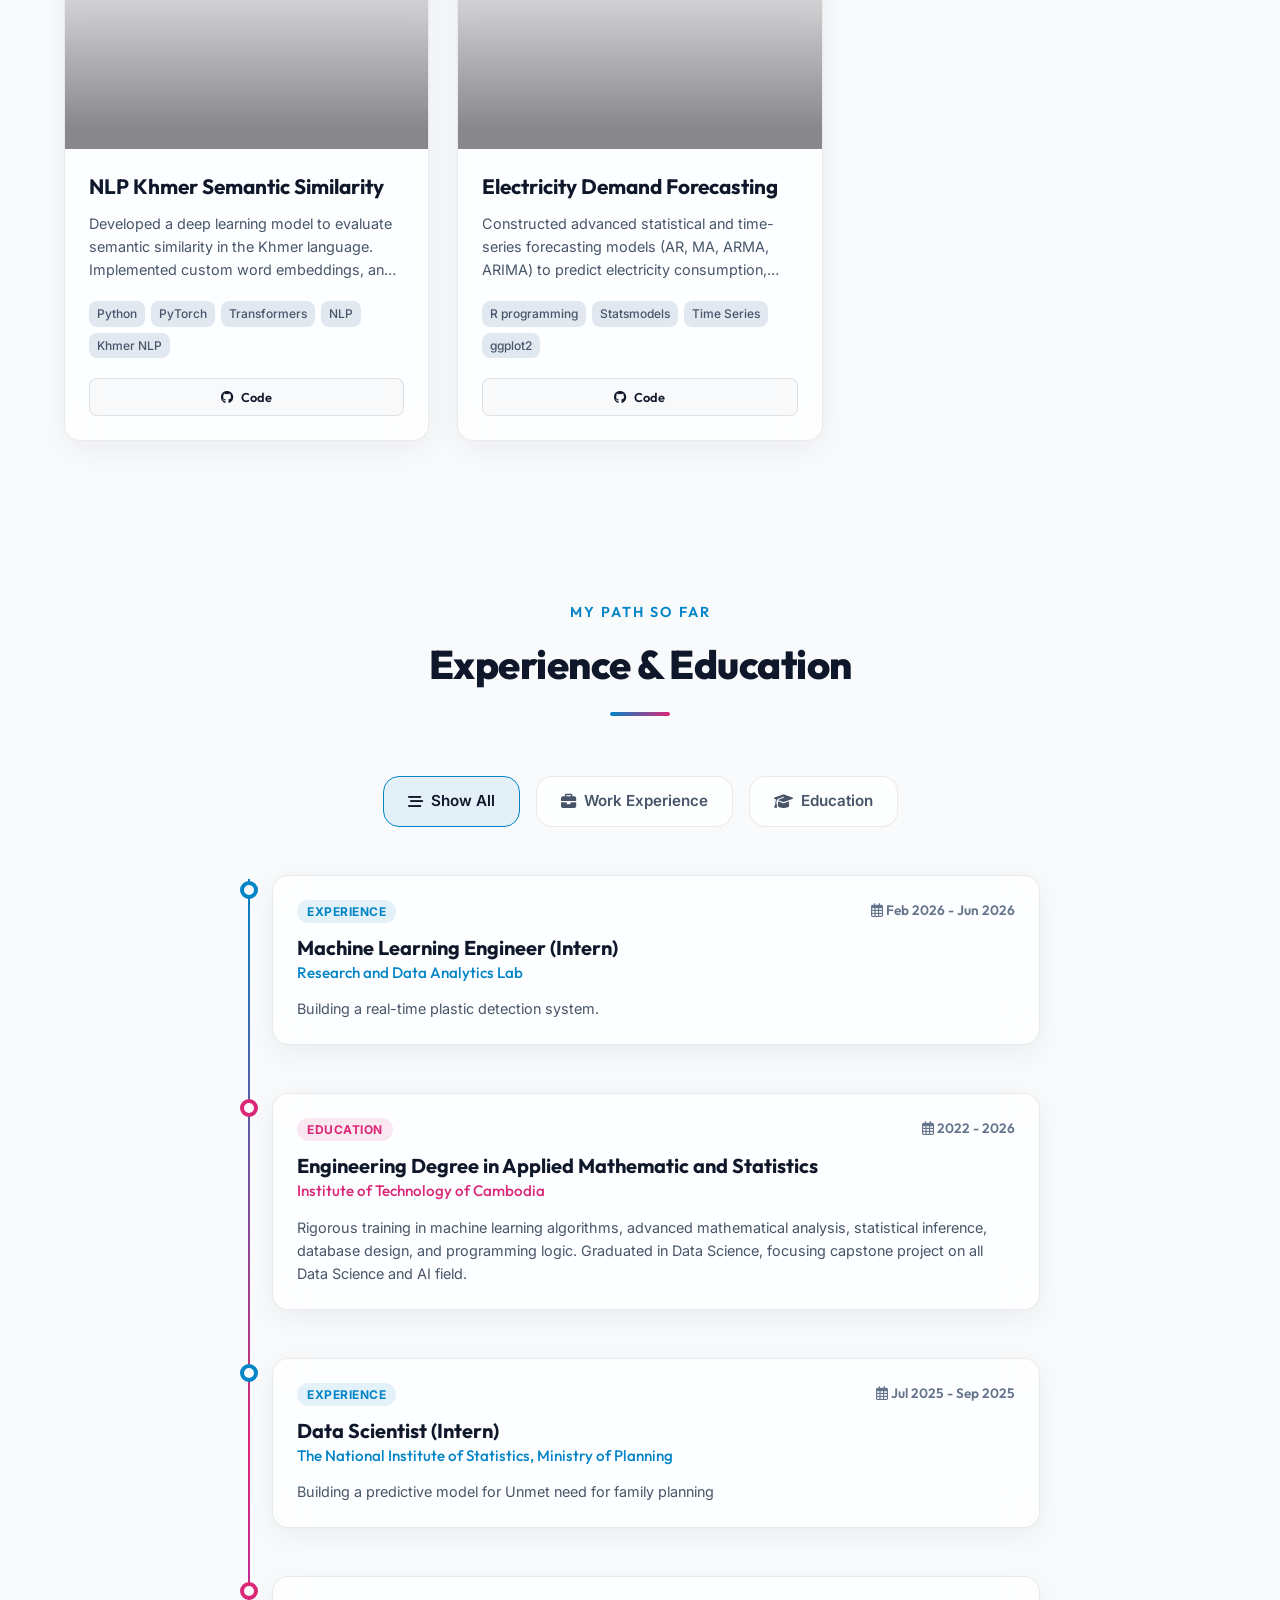
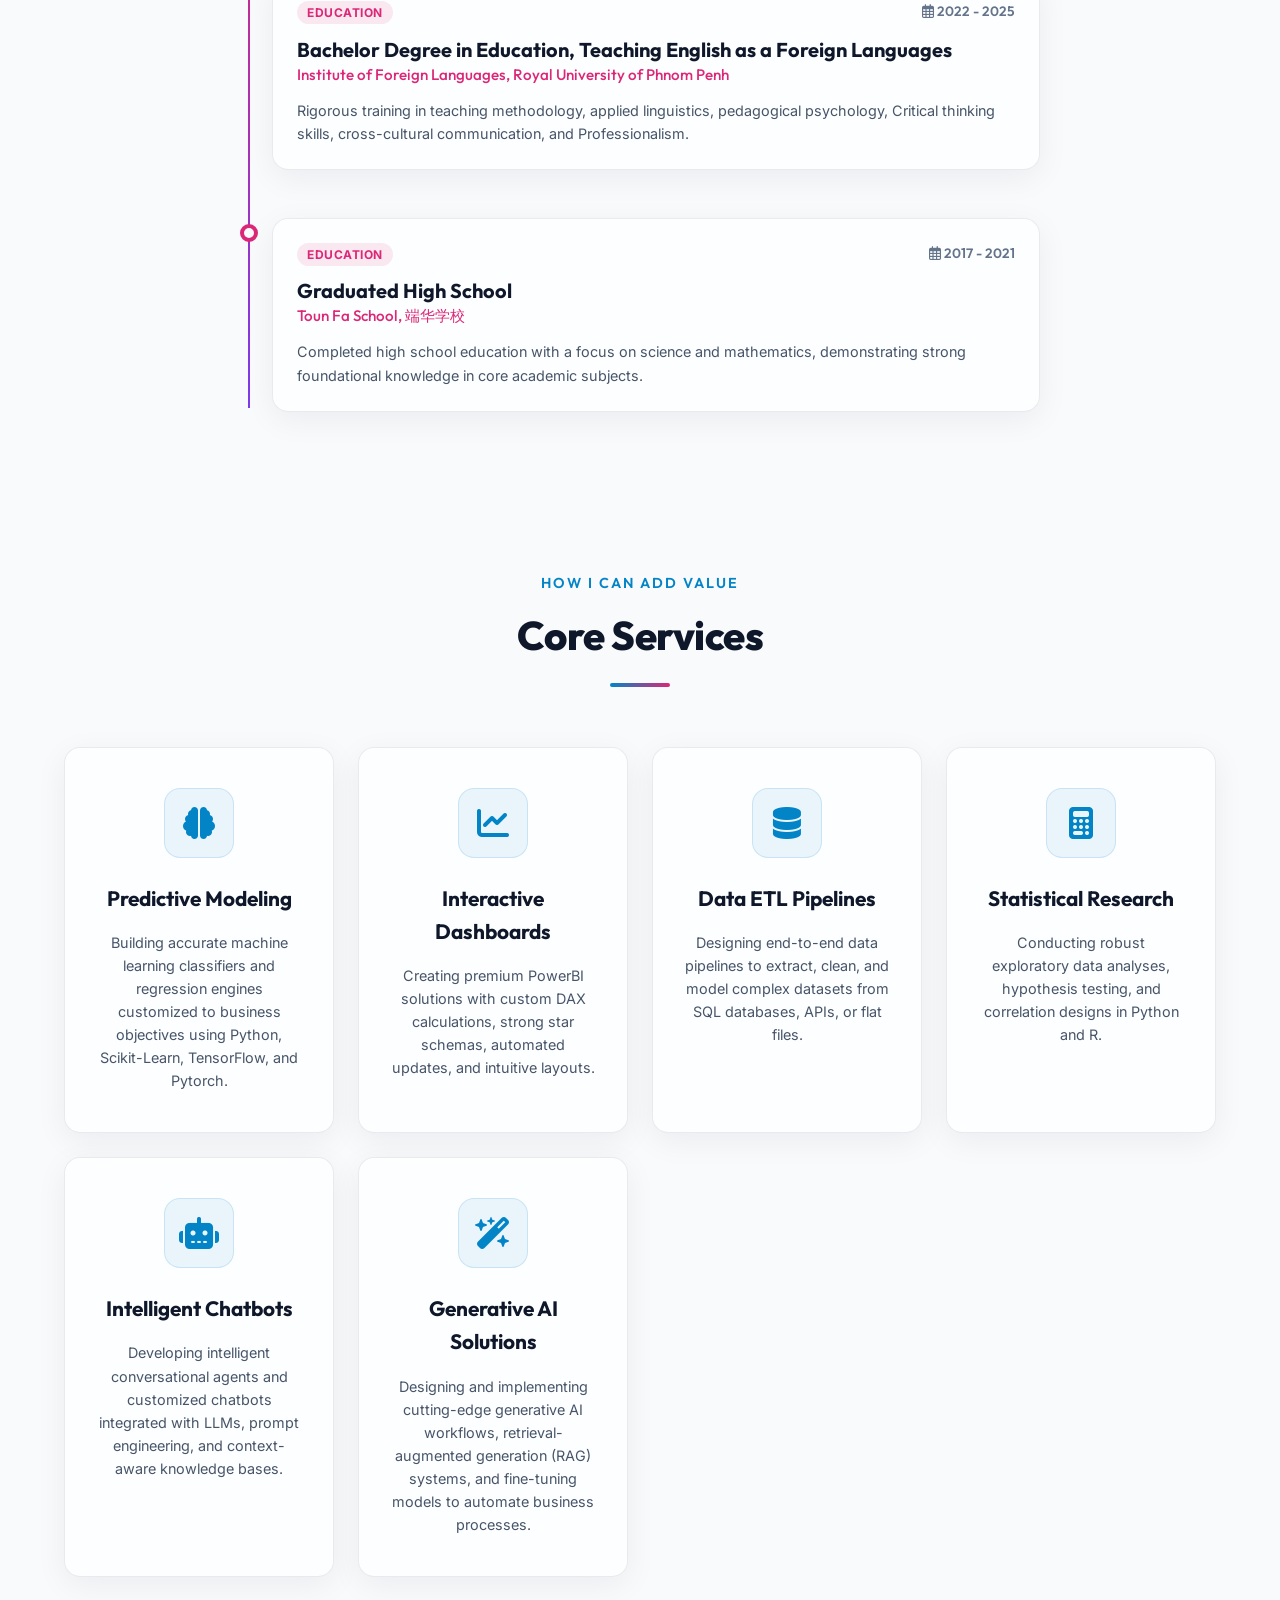
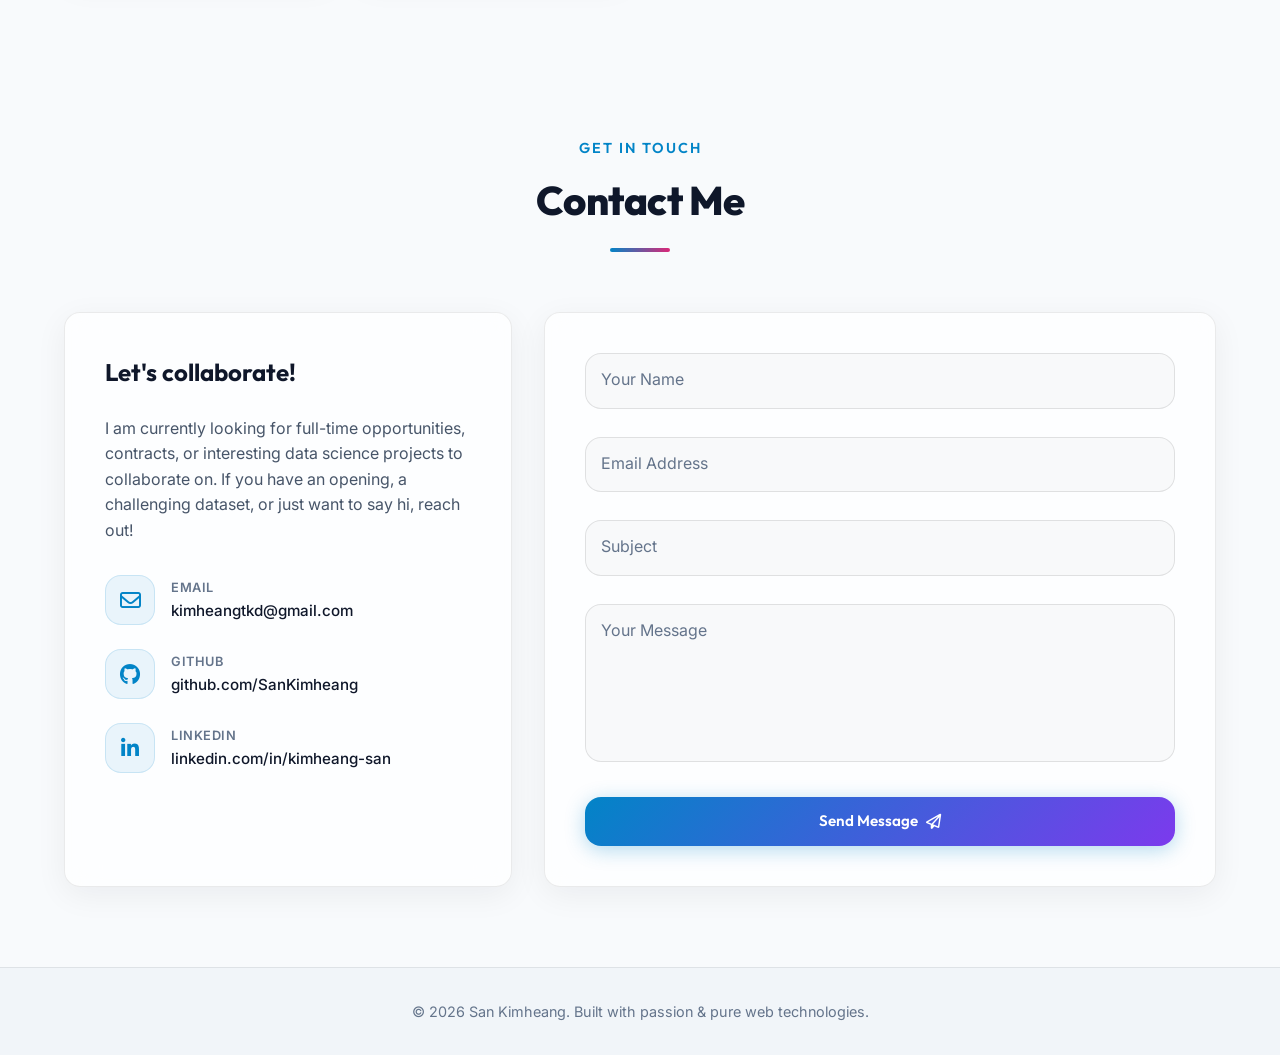
==== commit 64c57f59: "All Upated" ====
--- a/index.html
+++ b/index.html
@@ -1,5 +1,5 @@
 <!DOCTYPE html>
-<html lang="en" data-theme="dark">
+<html lang="en" data-theme="light">
 
 <head>
   <meta charset="UTF-8">
@@ -55,9 +55,6 @@
       </nav>
 
       <div class="header-actions">
-        <button id="theme-toggle" aria-label="Toggle Theme" class="icon-btn">
-          <i class="fas fa-moon"></i>
-        </button>
         <button id="mobile-menu-toggle" aria-label="Toggle Menu" class="icon-btn mobile-only">
           <i class="fas fa-bars"></i>
         </button>
--- a/styles.css
+++ b/styles.css
@@ -17,33 +17,7 @@
   --radius-lg: 24px;
   --radius-full: 9999px;
 
-  /* Theme Defaults (Dark Theme) */
-  --bg-primary: #080710;
-  --bg-secondary: #0d0b1d;
-  --bg-tertiary: #13102b;
-  --text-primary: #f8fafc;
-  --text-secondary: #94a3b8;
-  --text-muted: #64748b;
-  
-  --accent-primary: #22d3ee; /* Neon Cyan */
-  --accent-primary-rgb: 34, 211, 238;
-  --accent-secondary: #ec4899; /* Neon Pink/Magenta */
-  --accent-secondary-rgb: 236, 72, 153;
-  --accent-tertiary: #8b5cf6; /* Cyber Violet */
-  
-  --glass-bg: rgba(13, 11, 29, 0.7);
-  --glass-border: rgba(255, 255, 255, 0.07);
-  --glass-border-hover: rgba(255, 255, 255, 0.15);
-  --glass-shadow: rgba(0, 0, 0, 0.5);
-  
-  --input-bg: rgba(255, 255, 255, 0.03);
-  --input-border: rgba(255, 255, 255, 0.1);
-  
-  --blob-opacity: 0.15;
-}
-
-[data-theme="light"] {
-  /* Light Theme Overrides */
+  /* Theme Defaults (Light Theme) */
   --bg-primary: #f8fafc;
   --bg-secondary: #f1f5f9;
   --bg-tertiary: #e2e8f0;
@@ -1021,6 +995,53 @@
   border-radius: var(--radius-sm);
 }
 
+.project-actions {
+  display: flex;
+  gap: 10px;
+  margin-top: 20px;
+  z-index: 5;
+}
+
+.btn-card {
+  display: inline-flex;
+  align-items: center;
+  justify-content: center;
+  gap: 8px;
+  padding: 8px 16px;
+  font-family: var(--font-heading);
+  font-size: 0.8rem;
+  font-weight: 600;
+  border-radius: var(--radius-sm);
+  transition: all var(--transition-fast);
+  cursor: pointer;
+  flex: 1;
+}
+
+.btn-card-primary {
+  background: linear-gradient(135deg, var(--accent-primary), var(--accent-tertiary));
+  color: #fff;
+  box-shadow: 0 2px 10px rgba(var(--accent-primary-rgb), 0.2);
+}
+
+.btn-card-primary:hover {
+  background: linear-gradient(135deg, var(--accent-primary), var(--accent-secondary));
+  box-shadow: 0 4px 12px rgba(var(--accent-primary-rgb), 0.4);
+  transform: translateY(-2px);
+}
+
+.btn-card-secondary {
+  background: var(--input-bg);
+  border: 1px solid var(--input-border);
+  color: var(--text-primary);
+}
+
+.btn-card-secondary:hover {
+  background: rgba(var(--accent-primary-rgb), 0.08);
+  border-color: var(--accent-primary);
+  transform: translateY(-2px);
+}
+
+
 /* ==========================================================================
    EXPERIENCE & EDUCATION TIMELINE
    ========================================================================== */
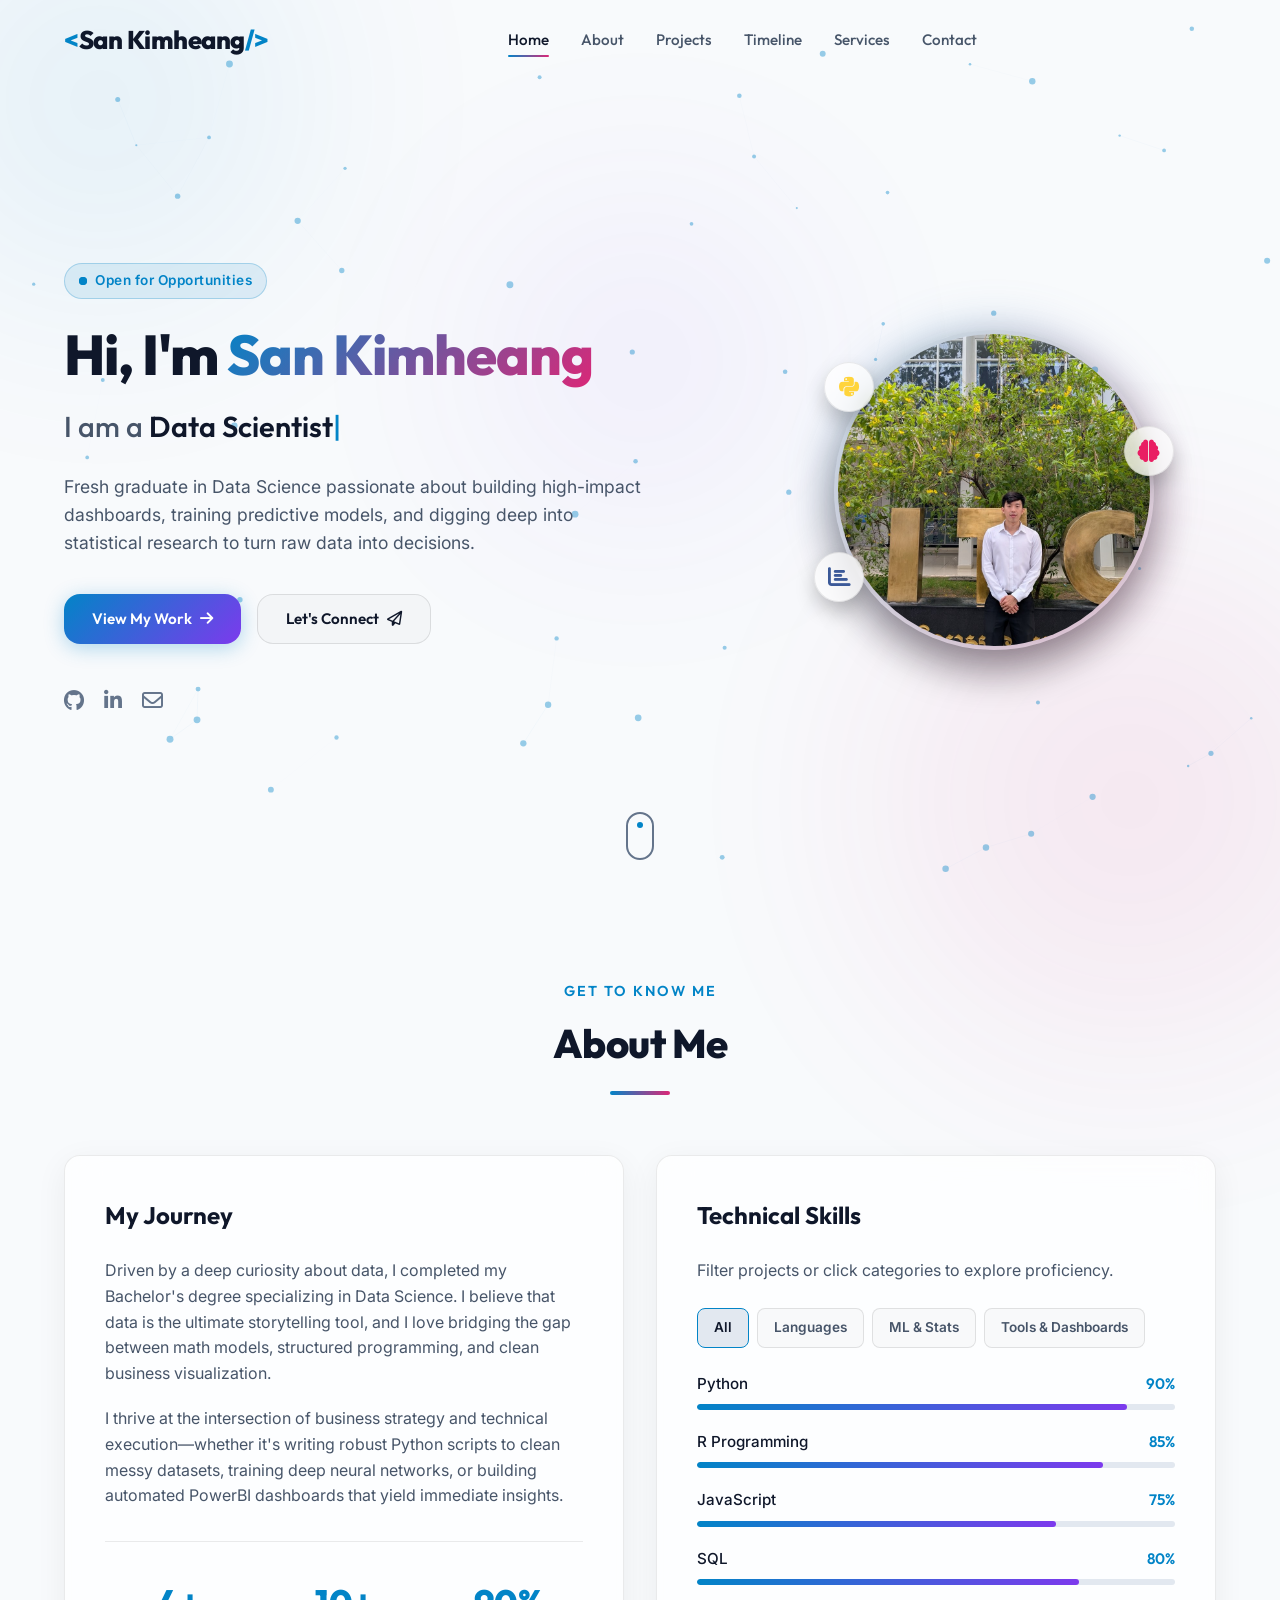
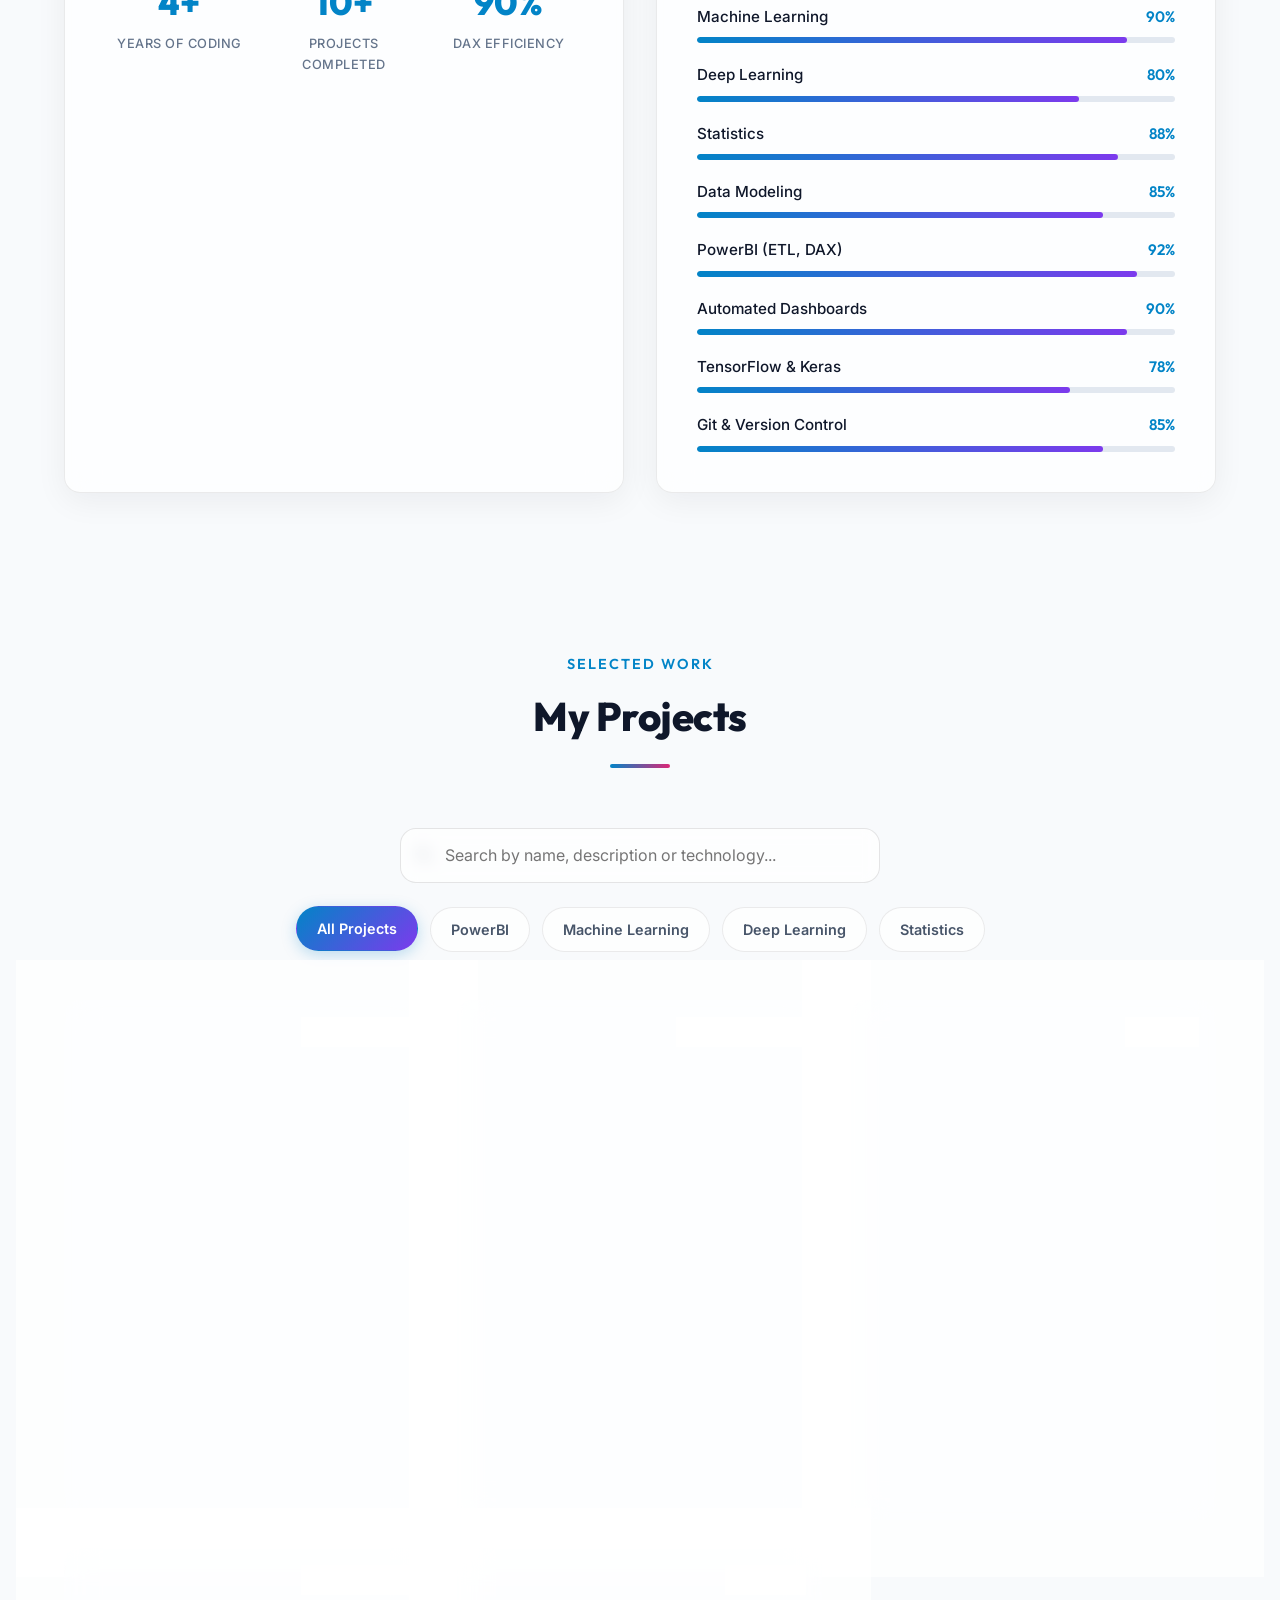
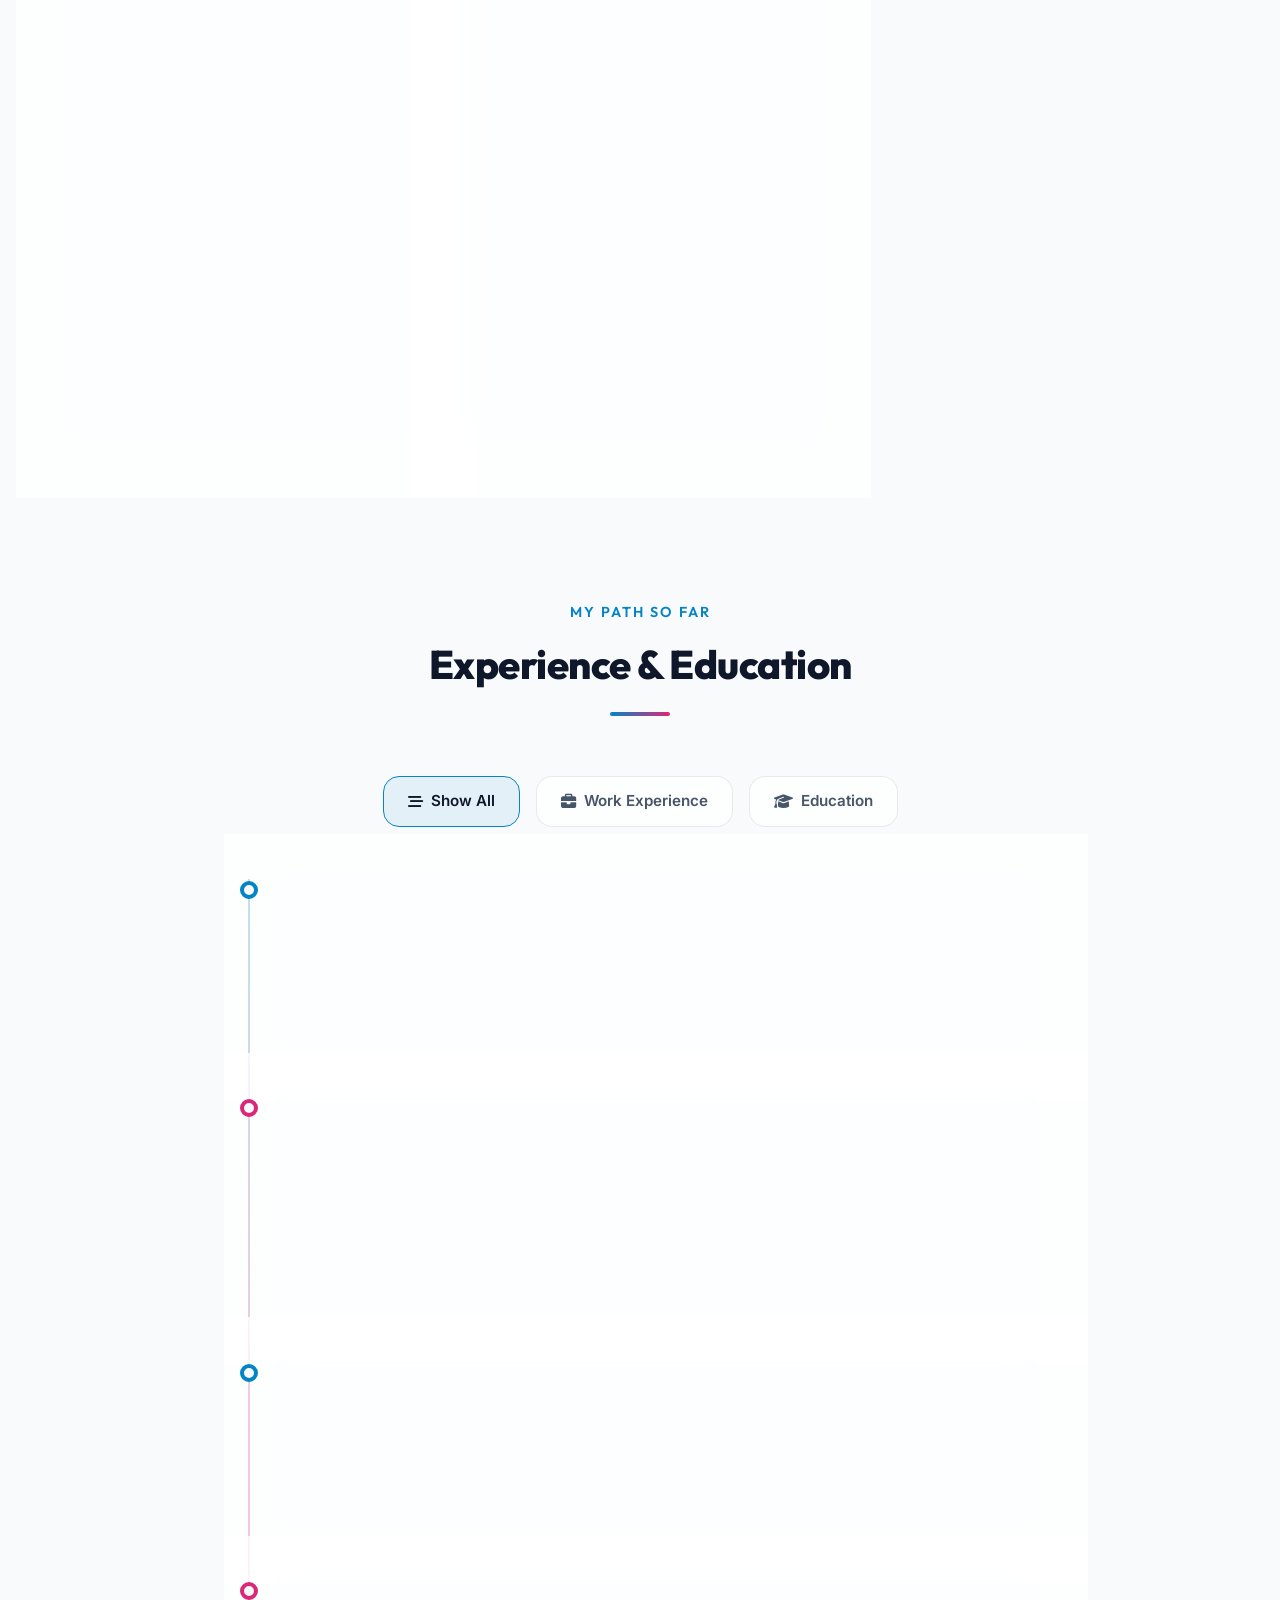
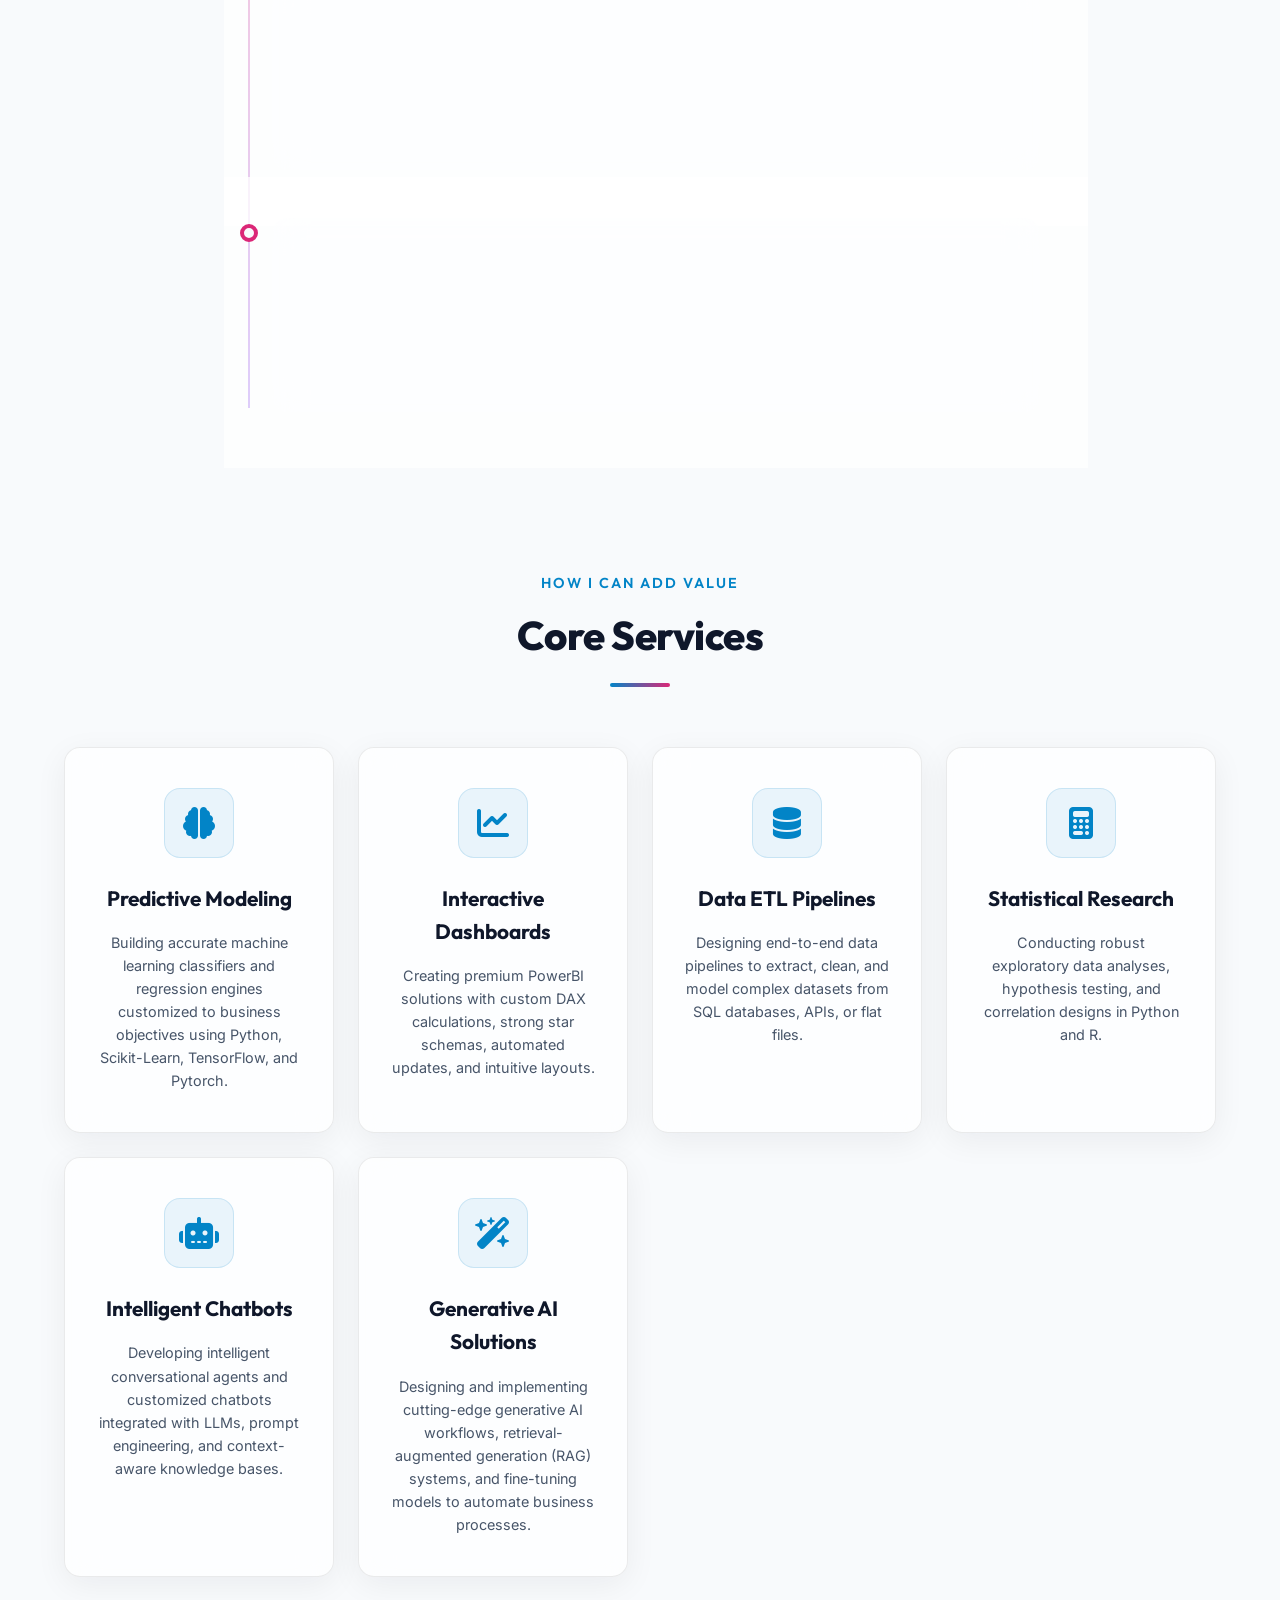
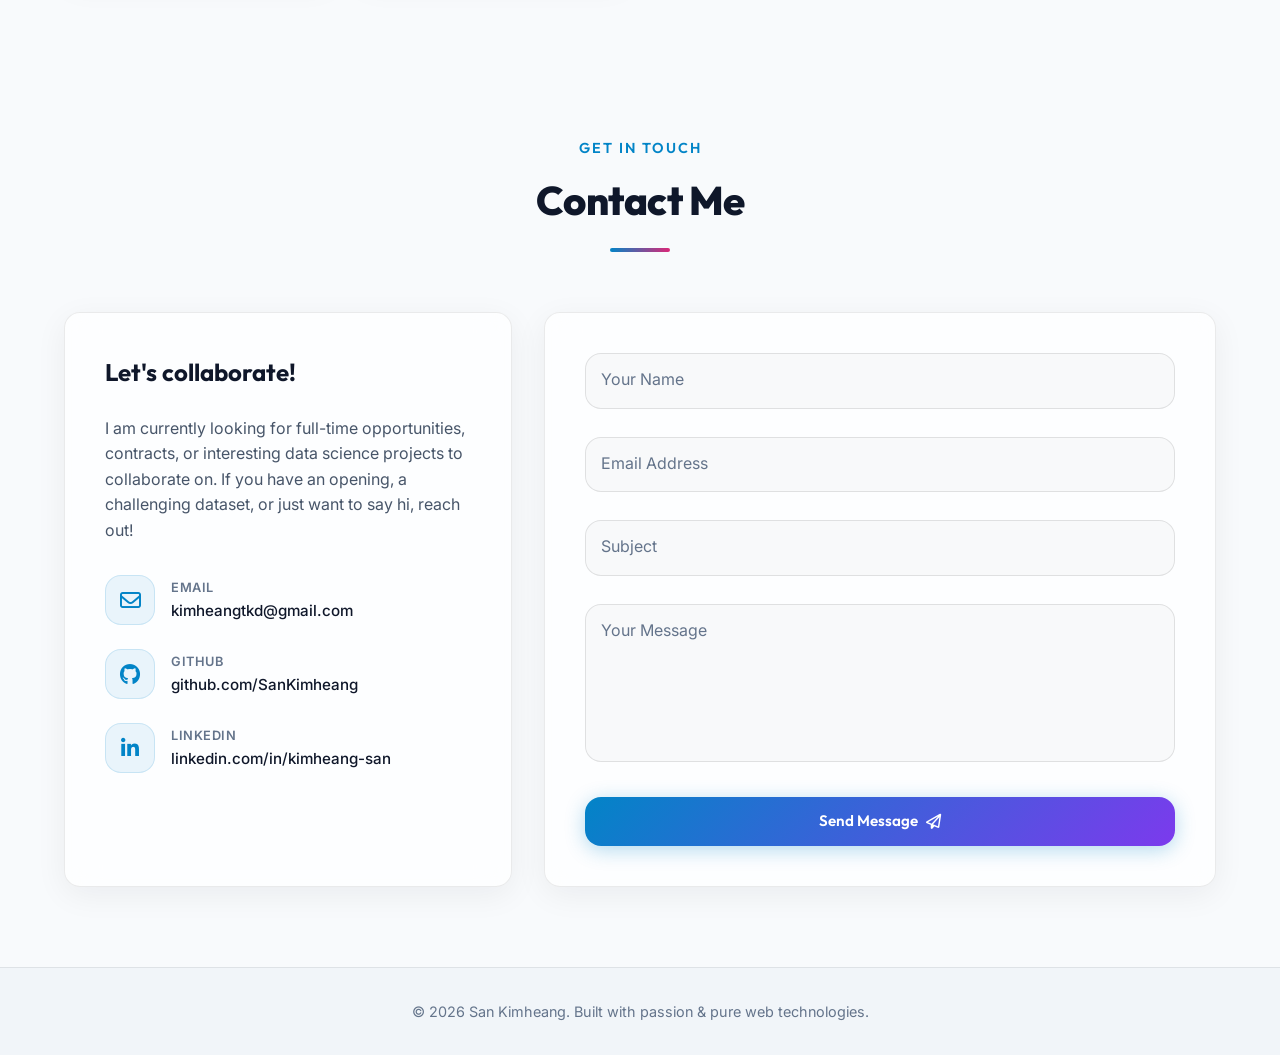
==== commit 59d90fd5: "finishing Upated everything" ====
--- a/index.html
+++ b/index.html
@@ -341,6 +341,7 @@
       <div class="modal-body">
         <div class="modal-image-wrapper">
           <img src="" alt="" id="modal-project-img">
+          <video id="modal-project-video" controls playsinline style="display:none; width: 100%; height: 100%; object-fit: cover;"></video>
         </div>
         <div class="modal-text-content">
           <span class="modal-project-category" id="modal-project-category">PowerBI</span>
--- a/styles.css
+++ b/styles.css
@@ -1467,7 +1467,8 @@
   position: relative;
 }
 
-.modal-image-wrapper img {
+.modal-image-wrapper img,
+.modal-image-wrapper video {
   width: 100%;
   height: 100%;
   object-fit: cover;
